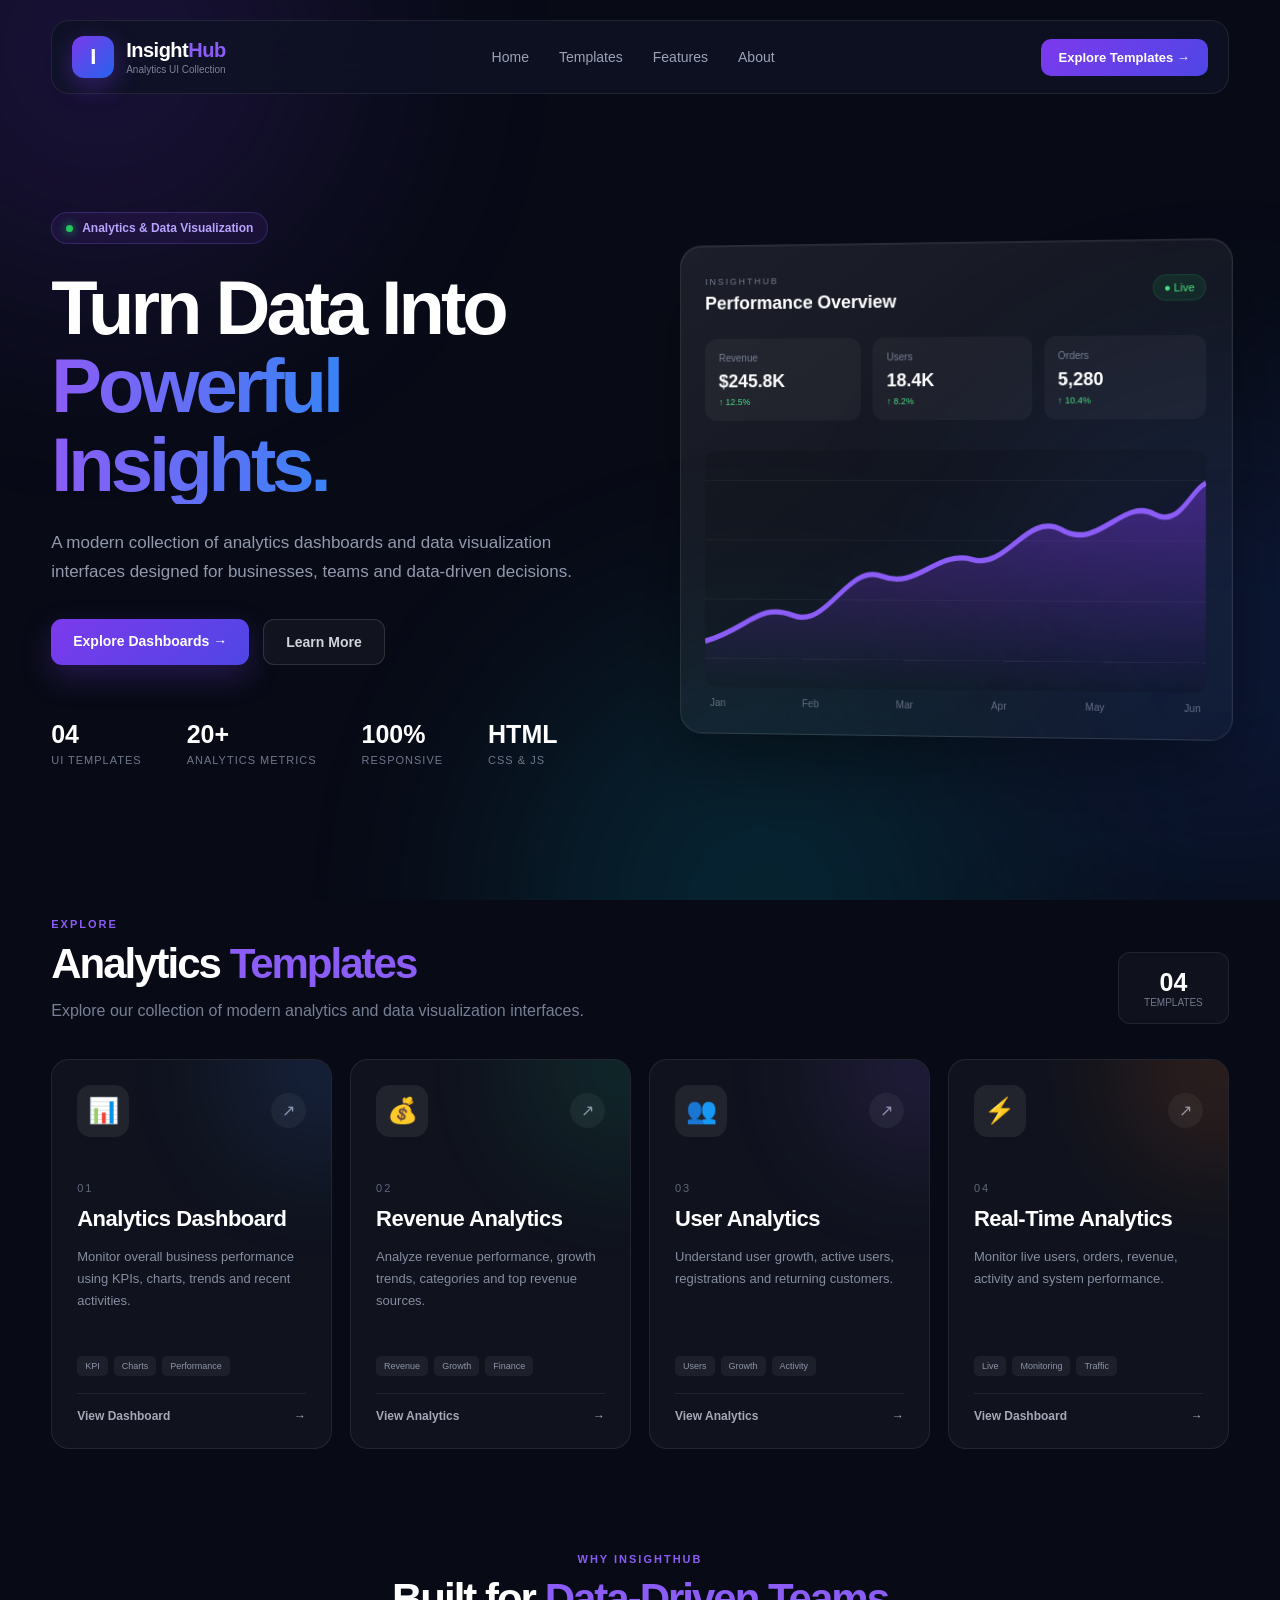
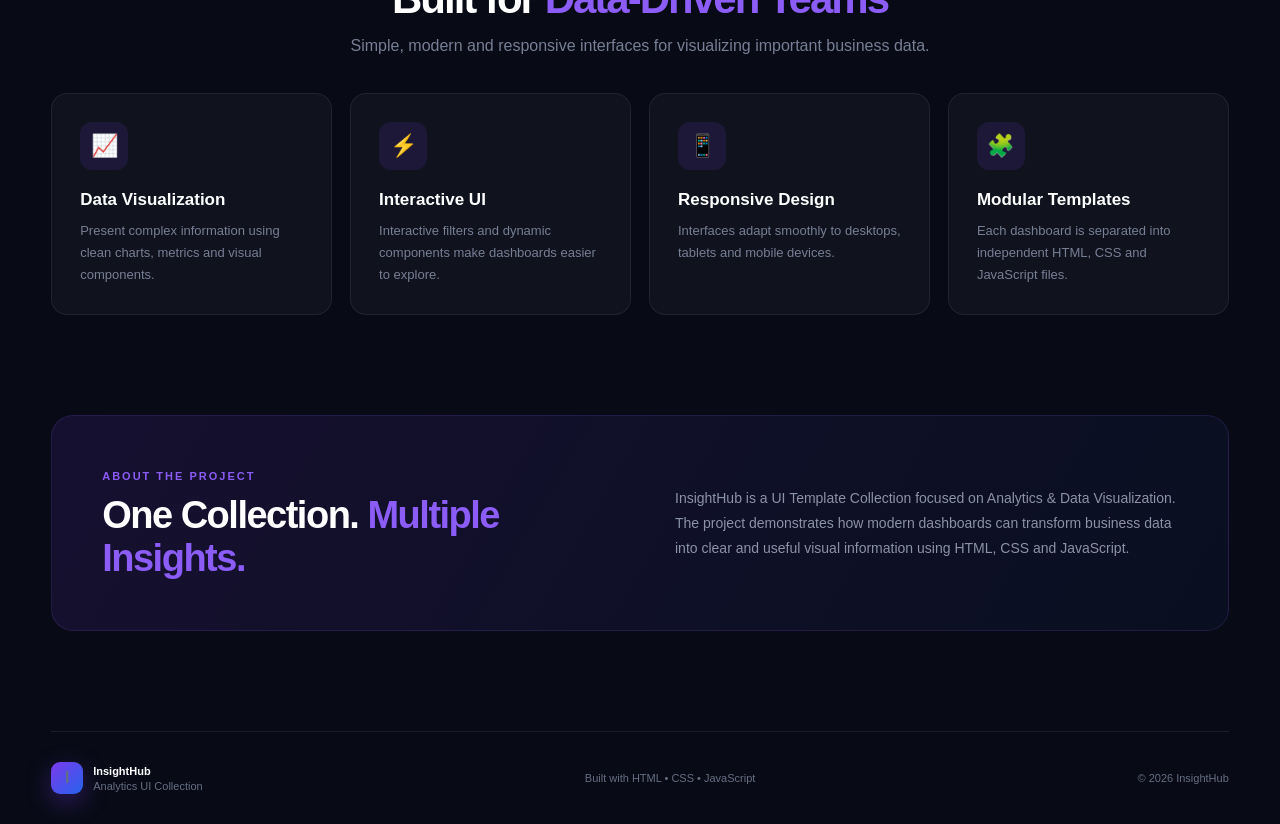
==== index.html @ 3472f7bc "Add analytics-dashboard UI" ====
<!DOCTYPE html>
<html lang="en">

<head>
    <meta charset="UTF-8">
    <meta name="viewport" content="width=device-width, initial-scale=1.0">

    <title>InsightHub | Analytics UI Collection</title>

    <link rel="stylesheet" href="style.css">
</head>

<body>

    <!-- Background Effects -->
    <div class="background">
        <div class="glow glow-1"></div>
        <div class="glow glow-2"></div>
        <div class="glow glow-3"></div>
    </div>


    <!-- NAVBAR -->

    <header class="navbar">

        <div class="logo">
            <div class="logo-icon">I</div>

            <div>
                <h2>Insight<span>Hub</span></h2>
                <p>Analytics UI Collection</p>
            </div>
        </div>


        <nav>
            <a href="#home">Home</a>
            <a href="#templates">Templates</a>
            <a href="#features">Features</a>
            <a href="#about">About</a>
        </nav>


        <a href="#templates" class="nav-button">
            Explore Templates →
        </a>

    </header>



    <!-- HERO SECTION -->

    <main>

        <section class="hero" id="home">

            <div class="hero-content">

                <div class="badge">
                    <span class="live-dot"></span>
                    Analytics & Data Visualization
                </div>


                <h1>
                    Turn Data Into
                    <span>Powerful Insights.</span>
                </h1>


                <p>
                    A modern collection of analytics dashboards and
                    data visualization interfaces designed for
                    businesses, teams and data-driven decisions.
                </p>


                <div class="hero-buttons">

                    <a href="#templates" class="primary-button">
                        Explore Dashboards →
                    </a>

                    <a href="#about" class="secondary-button">
                        Learn More
                    </a>

                </div>


                <!-- Hero Statistics -->

                <div class="hero-stats">

                    <div class="hero-stat">
                        <strong>04</strong>
                        <span>UI Templates</span>
                    </div>

                    <div class="hero-stat">
                        <strong>20+</strong>
                        <span>Analytics Metrics</span>
                    </div>

                    <div class="hero-stat">
                        <strong>100%</strong>
                        <span>Responsive</span>
                    </div>

                    <div class="hero-stat">
                        <strong>HTML</strong>
                        <span>CSS & JS</span>
                    </div>

                </div>

            </div>



            <!-- HERO DASHBOARD PREVIEW -->

            <div class="dashboard-preview">

                <div class="preview-header">

                    <div>
                        <span class="small-label">INSIGHTHUB</span>
                        <h3>Performance Overview</h3>
                    </div>

                    <span class="online">
                        ● Live
                    </span>

                </div>


                <div class="preview-stats">

                    <div>
                        <span>Revenue</span>
                        <strong>$245.8K</strong>
                        <small>↑ 12.5%</small>
                    </div>

                    <div>
                        <span>Users</span>
                        <strong>18.4K</strong>
                        <small>↑ 8.2%</small>
                    </div>

                    <div>
                        <span>Orders</span>
                        <strong>5,280</strong>
                        <small>↑ 10.4%</small>
                    </div>

                </div>


                <!-- Fake Chart -->

                <div class="chart">

                    <div class="chart-lines">
                        <span></span>
                        <span></span>
                        <span></span>
                        <span></span>
                    </div>

                    <svg viewBox="0 0 500 180" preserveAspectRatio="none">

                        <defs>

                            <linearGradient
                                id="areaGradient"
                                x1="0"
                                y1="0"
                                x2="0"
                                y2="1">

                                <stop
                                    offset="0%"
                                    stop-color="#7c3aed"
                                    stop-opacity="0.45" />

                                <stop
                                    offset="100%"
                                    stop-color="#7c3aed"
                                    stop-opacity="0" />

                            </linearGradient>

                        </defs>


                        <path
                            d="M0 145
                               C45 135,55 115,90 125
                               C125 135,145 85,180 95
                               C215 105,235 75,270 82
                               C305 90,325 45,360 60
                               C395 75,420 35,450 48
                               C475 58,485 30,500 25
                               L500 180
                               L0 180 Z"
                            fill="url(#areaGradient)"
                        />


                        <path
                            d="M0 145
                               C45 135,55 115,90 125
                               C125 135,145 85,180 95
                               C215 105,235 75,270 82
                               C305 90,325 45,360 60
                               C395 75,420 35,450 48
                               C475 58,485 30,500 25"
                            fill="none"
                            stroke="#8b5cf6"
                            stroke-width="4"
                        />

                    </svg>

                </div>


                <div class="chart-labels">
                    <span>Jan</span>
                    <span>Feb</span>
                    <span>Mar</span>
                    <span>Apr</span>
                    <span>May</span>
                    <span>Jun</span>
                </div>

            </div>

        </section>



        <!-- TEMPLATE SECTION -->

        <section class="templates-section" id="templates">

            <div class="section-heading">

                <div>
                    <span class="section-label">EXPLORE</span>

                    <h2>
                        Analytics
                        <span>Templates</span>
                    </h2>

                    <p>
                        Explore our collection of modern analytics
                        and data visualization interfaces.
                    </p>
                </div>


                <div class="template-count">
                    <strong>04</strong>
                    <span>Templates</span>
                </div>

            </div>



            <div class="template-grid">


                <!-- MEMBER 1 -->

                <a
                    href="member1-analytics-dashboard/index.html"
                    class="template-card blue">

                    <div class="card-top">

                        <div class="template-icon">
                            📊
                        </div>

                        <span class="arrow">↗</span>

                    </div>


                    <div class="card-number">
                        01
                    </div>


                    <h3>
                        Analytics Dashboard
                    </h3>


                    <p>
                        Monitor overall business performance
                        using KPIs, charts, trends and
                        recent activities.
                    </p>


                    <div class="card-tags">

                        <span>KPI</span>
                        <span>Charts</span>
                        <span>Performance</span>

                    </div>


                    <div class="view-link">
                        View Dashboard
                        <span>→</span>
                    </div>

                </a>



                <!-- MEMBER 2 -->

                <a
                    href="member2-revenue-analytics/index.html"
                    class="template-card green">

                    <div class="card-top">

                        <div class="template-icon">
                            💰
                        </div>

                        <span class="arrow">↗</span>

                    </div>


                    <div class="card-number">
                        02
                    </div>


                    <h3>
                        Revenue Analytics
                    </h3>


                    <p>
                        Analyze revenue performance,
                        growth trends, categories and
                        top revenue sources.
                    </p>


                    <div class="card-tags">

                        <span>Revenue</span>
                        <span>Growth</span>
                        <span>Finance</span>

                    </div>


                    <div class="view-link">
                        View Analytics
                        <span>→</span>
                    </div>

                </a>



                <!-- MEMBER 3 -->

                <a
                    href="member3-user-analytics/index.html"
                    class="template-card purple">

                    <div class="card-top">

                        <div class="template-icon">
                            👥
                        </div>

                        <span class="arrow">↗</span>

                    </div>


                    <div class="card-number">
                        03
                    </div>


                    <h3>
                        User Analytics
                    </h3>


                    <p>
                        Understand user growth, active
                        users, registrations and
                        returning customers.
                    </p>


                    <div class="card-tags">

                        <span>Users</span>
                        <span>Growth</span>
                        <span>Activity</span>

                    </div>


                    <div class="view-link">
                        View Analytics
                        <span>→</span>
                    </div>

                </a>



                <!-- MEMBER 4 -->

                <a
                    href="member4-realtime-analytics/index.html"
                    class="template-card orange">

                    <div class="card-top">

                        <div class="template-icon">
                            ⚡
                        </div>

                        <span class="arrow">↗</span>

                    </div>


                    <div class="card-number">
                        04
                    </div>


                    <h3>
                        Real-Time Analytics
                    </h3>


                    <p>
                        Monitor live users, orders,
                        revenue, activity and
                        system performance.
                    </p>


                    <div class="card-tags">

                        <span>Live</span>
                        <span>Monitoring</span>
                        <span>Traffic</span>

                    </div>


                    <div class="view-link">
                        View Dashboard
                        <span>→</span>
                    </div>

                </a>

            </div>

        </section>



        <!-- FEATURES -->

        <section class="features-section" id="features">

            <div class="section-heading center">

                <span class="section-label">
                    WHY INSIGHTHUB
                </span>

                <h2>
                    Built for
                    <span>Data-Driven Teams</span>
                </h2>

                <p>
                    Simple, modern and responsive interfaces
                    for visualizing important business data.
                </p>

            </div>


            <div class="features-grid">

                <div class="feature">
                    <div class="feature-icon">📈</div>

                    <h3>Data Visualization</h3>

                    <p>
                        Present complex information using
                        clean charts, metrics and visual
                        components.
                    </p>
                </div>


                <div class="feature">
                    <div class="feature-icon">⚡</div>

                    <h3>Interactive UI</h3>

                    <p>
                        Interactive filters and dynamic
                        components make dashboards easier
                        to explore.
                    </p>
                </div>


                <div class="feature">
                    <div class="feature-icon">📱</div>

                    <h3>Responsive Design</h3>

                    <p>
                        Interfaces adapt smoothly to
                        desktops, tablets and mobile devices.
                    </p>
                </div>


                <div class="feature">
                    <div class="feature-icon">🧩</div>

                    <h3>Modular Templates</h3>

                    <p>
                        Each dashboard is separated into
                        independent HTML, CSS and JavaScript
                        files.
                    </p>
                </div>

            </div>

        </section>



        <!-- ABOUT -->

        <section class="about-section" id="about">

            <div class="about-box">

                <div>

                    <span class="section-label">
                        ABOUT THE PROJECT
                    </span>

                    <h2>
                        One Collection.
                        <span>Multiple Insights.</span>
                    </h2>

                </div>


                <p>
                    InsightHub is a UI Template Collection focused
                    on Analytics & Data Visualization. The project
                    demonstrates how modern dashboards can transform
                    business data into clear and useful visual
                    information using HTML, CSS and JavaScript.
                </p>

            </div>

        </section>

    </main>



    <!-- FOOTER -->

    <footer>

        <div class="footer-logo">
            <div class="logo-icon">I</div>

            <div>
                <strong>InsightHub</strong>
                <span>Analytics UI Collection</span>
            </div>
        </div>


        <p>
            Built with HTML • CSS • JavaScript
        </p>


        <p>
            © 2026 InsightHub
        </p>

    </footer>


    <script src="script.js"></script>

</body>
</html>
---- style.css ----
* {
    margin: 0;
    padding: 0;
    box-sizing: border-box;
}

html {
    scroll-behavior: smooth;
}

body {
    font-family: Arial, Helvetica, sans-serif;
    background: #080b16;
    color: #ffffff;
    overflow-x: hidden;
}


/* =========================
   BACKGROUND
========================= */

.background {
    position: fixed;
    inset: 0;
    overflow: hidden;
    pointer-events: none;
    z-index: -1;
}

.glow {
    position: absolute;
    width: 500px;
    height: 500px;
    border-radius: 50%;
    filter: blur(120px);
    opacity: 0.15;
}

.glow-1 {
    background: #7c3aed;
    top: -200px;
    left: -150px;
}

.glow-2 {
    background: #2563eb;
    top: 400px;
    right: -200px;
}

.glow-3 {
    background: #06b6d4;
    bottom: -250px;
    left: 40%;
}


/* =========================
   NAVBAR
========================= */

.navbar {
    width: 92%;
    max-width: 1400px;
    margin: 20px auto 0;

    padding: 15px 20px;

    display: flex;
    align-items: center;
    justify-content: space-between;

    background: rgba(15, 18, 37, 0.78);

    border: 1px solid rgba(255, 255, 255, 0.08);

    border-radius: 18px;

    backdrop-filter: blur(20px);

    position: sticky;
    top: 15px;

    z-index: 100;
}


.logo {
    display: flex;
    align-items: center;
    gap: 12px;
}


.logo-icon {
    width: 42px;
    height: 42px;

    display: flex;
    align-items: center;
    justify-content: center;

    background: linear-gradient(
        135deg,
        #7c3aed,
        #2563eb
    );

    border-radius: 12px;

    font-size: 22px;
    font-weight: bold;

    box-shadow: 0 8px 25px rgba(124, 58, 237, 0.35);
}


.logo h2 {
    font-size: 20px;
    letter-spacing: -0.5px;
}

.logo h2 span {
    color: #8b5cf6;
}

.logo p {
    font-size: 10px;
    color: #7d849b;
    margin-top: 2px;
}


nav {
    display: flex;
    gap: 30px;
}

nav a {
    color: #9ca3b7;
    text-decoration: none;
    font-size: 14px;

    transition: 0.3s;
}

nav a:hover {
    color: #ffffff;
}


.nav-button {
    text-decoration: none;
    color: white;

    background: linear-gradient(
        135deg,
        #7c3aed,
        #4f46e5
    );

    padding: 11px 18px;

    border-radius: 10px;

    font-size: 13px;
    font-weight: bold;

    transition: 0.3s;
}

.nav-button:hover {
    transform: translateY(-2px);
    box-shadow: 0 10px 25px rgba(124, 58, 237, 0.3);
}


/* =========================
   HERO
========================= */

.hero {
    width: 92%;
    max-width: 1400px;

    margin: 70px auto 0;

    min-height: 650px;

    display: grid;

    grid-template-columns: 1fr 1fr;

    align-items: center;

    gap: 70px;
}


.hero-content {
    padding: 30px 0;
}


.badge {
    display: inline-flex;
    align-items: center;

    gap: 9px;

    padding: 8px 14px;

    border-radius: 30px;

    background: rgba(124, 58, 237, 0.1);

    border: 1px solid rgba(139, 92, 246, 0.25);

    color: #b8a4ff;

    font-size: 12px;
    font-weight: bold;

    margin-bottom: 25px;
}


.live-dot {
    width: 7px;
    height: 7px;

    border-radius: 50%;

    background: #22c55e;

    box-shadow: 0 0 10px #22c55e;
}


.hero h1 {
    font-size: clamp(45px, 6vw, 76px);

    line-height: 1.03;

    letter-spacing: -4px;

    max-width: 750px;

    margin-bottom: 25px;
}


.hero h1 span {
    display: block;

    background: linear-gradient(
        90deg,
        #8b5cf6,
        #3b82f6,
        #06b6d4
    );

    -webkit-background-clip: text;
    background-clip: text;

    color: transparent;
}


.hero-content > p {
    color: #9299ad;

    font-size: 17px;

    line-height: 1.7;

    max-width: 610px;

    margin-bottom: 32px;
}


.hero-buttons {
    display: flex;
    gap: 14px;
    flex-wrap: wrap;
}


.primary-button,
.secondary-button {
    text-decoration: none;

    padding: 14px 22px;

    border-radius: 11px;

    font-size: 14px;
    font-weight: bold;

    transition: 0.3s;
}


.primary-button {
    color: white;

    background: linear-gradient(
        135deg,
        #7c3aed,
        #4f46e5
    );

    box-shadow: 0 12px 30px rgba(124, 58, 237, 0.25);
}


.primary-button:hover {
    transform: translateY(-3px);
}


.secondary-button {
    color: #d1d5db;

    border: 1px solid rgba(255,255,255,0.12);

    background: rgba(255,255,255,0.04);
}


.secondary-button:hover {
    background: rgba(255,255,255,0.08);
}


/* =========================
   HERO STATS
========================= */

.hero-stats {
    display: flex;

    gap: 45px;

    margin-top: 55px;

    flex-wrap: wrap;
}


.hero-stat {
    display: flex;
    flex-direction: column;
    gap: 5px;
}


.hero-stat strong {
    font-size: 25px;
}


.hero-stat span {
    color: #70778d;

    font-size: 11px;

    text-transform: uppercase;

    letter-spacing: 1px;
}


/* =========================
   DASHBOARD PREVIEW
========================= */

.dashboard-preview {
    position: relative;

    padding: 25px;

    border-radius: 22px;

    background:
        linear-gradient(
            145deg,
            rgba(255,255,255,0.08),
            rgba(255,255,255,0.025)
        );

    border: 1px solid rgba(255,255,255,0.1);

    box-shadow:
        0 30px 80px rgba(0,0,0,0.35),
        inset 0 1px 0 rgba(255,255,255,0.06);

    transform: perspective(1200px) rotateY(-4deg);

    transition: 0.5s;
}


.dashboard-preview:hover {
    transform: perspective(1200px) rotateY(0deg) translateY(-5px);
}


.preview-header {
    display: flex;
    justify-content: space-between;
    align-items: center;

    margin-bottom: 25px;
}


.small-label {
    color: #71788d;

    font-size: 9px;

    letter-spacing: 2px;
}


.preview-header h3 {
    font-size: 18px;

    margin-top: 5px;
}


.online {
    color: #4ade80;

    font-size: 11px;

    background: rgba(34,197,94,0.1);

    border: 1px solid rgba(34,197,94,0.15);

    padding: 6px 10px;

    border-radius: 20px;
}


.preview-stats {
    display: grid;

    grid-template-columns: repeat(3,1fr);

    gap: 12px;

    margin-bottom: 30px;
}


.preview-stats > div {
    padding: 14px;

    background: rgba(255,255,255,0.04);

    border-radius: 12px;
}


.preview-stats span {
    display: block;

    color: #777f95;

    font-size: 10px;

    margin-bottom: 8px;
}


.preview-stats strong {
    display: block;

    font-size: 18px;
}


.preview-stats small {
    color: #4ade80;

    font-size: 9px;

    display: block;

    margin-top: 5px;
}


/* =========================
   CHART
========================= */

.chart {
    height: 240px;

    position: relative;

    background: rgba(0,0,0,0.12);

    border-radius: 12px;

    overflow: hidden;
}


.chart-lines {
    position: absolute;

    inset: 0;

    display: flex;

    flex-direction: column;

    justify-content: space-around;
}


.chart-lines span {
    height: 1px;

    width: 100%;

    background: rgba(255,255,255,0.05);
}


.chart svg {
    width: 100%;
    height: 100%;

    position: relative;

    z-index: 2;
}


.chart-labels {
    display: flex;

    justify-content: space-between;

    padding: 10px 5px 0;

    color: #646c82;

    font-size: 10px;
}


/* =========================
   TEMPLATE SECTION
========================= */

.templates-section,
.features-section,
.about-section {
    width: 92%;
    max-width: 1400px;

    margin: 100px auto;
}


.section-heading {
    display: flex;

    justify-content: space-between;

    align-items: flex-end;

    margin-bottom: 35px;
}


.section-label {
    color: #8b5cf6;

    font-size: 11px;

    font-weight: bold;

    letter-spacing: 2px;
}


.section-heading h2 {
    font-size: 42px;

    letter-spacing: -2px;

    margin-top: 8px;
}


.section-heading h2 span,
.about-box h2 span {
    color: #8b5cf6;
}


.section-heading p {
    color: #777f95;

    margin-top: 10px;

    max-width: 600px;

    line-height: 1.6;
}


.template-count {
    display: flex;

    flex-direction: column;

    align-items: center;

    padding: 15px 25px;

    border: 1px solid rgba(255,255,255,0.08);

    background: rgba(255,255,255,0.03);

    border-radius: 12px;
}


.template-count strong {
    font-size: 25px;
}


.template-count span {
    color: #71788d;

    font-size: 10px;

    text-transform: uppercase;
}


/* =========================
   TEMPLATE CARDS
========================= */

.template-grid {
    display: grid;

    grid-template-columns: repeat(4, 1fr);

    gap: 18px;
}


.template-card {
    min-height: 390px;

    padding: 25px;

    border-radius: 18px;

    text-decoration: none;

    color: white;

    position: relative;

    overflow: hidden;

    background: rgba(255,255,255,0.035);

    border: 1px solid rgba(255,255,255,0.08);

    transition: 0.4s;
}


.template-card::before {
    content: "";

    position: absolute;

    width: 180px;
    height: 180px;

    border-radius: 50%;

    filter: blur(60px);

    opacity: 0.15;

    right: -80px;
    top: -80px;
}


.template-card:hover {
    transform: translateY(-10px);

    border-color: rgba(255,255,255,0.2);

    background: rgba(255,255,255,0.06);

    box-shadow: 0 25px 50px rgba(0,0,0,0.3);
}


.blue::before {
    background: #3b82f6;
}

.green::before {
    background: #10b981;
}

.purple::before {
    background: #8b5cf6;
}

.orange::before {
    background: #f97316;
}


.card-top {
    display: flex;

    justify-content: space-between;

    align-items: center;

    margin-bottom: 45px;
}


.template-icon {
    width: 52px;
    height: 52px;

    display: flex;

    align-items: center;
    justify-content: center;

    border-radius: 14px;

    font-size: 25px;

    background: rgba(255,255,255,0.07);
}


.arrow {
    width: 35px;
    height: 35px;

    display: flex;

    align-items: center;
    justify-content: center;

    border-radius: 50%;

    background: rgba(255,255,255,0.05);

    color: #9299ad;

    transition: 0.3s;
}


.template-card:hover .arrow {
    background: #ffffff;
    color: #111827;

    transform: rotate(45deg);
}


.card-number {
    color: #5e667b;

    font-size: 11px;

    letter-spacing: 2px;

    margin-bottom: 12px;
}


.template-card h3 {
    font-size: 22px;

    margin-bottom: 14px;

    letter-spacing: -0.5px;
}


.template-card p {
    color: #858da1;

    font-size: 13px;

    line-height: 1.7;

    min-height: 90px;
}


.card-tags {
    display: flex;

    flex-wrap: wrap;

    gap: 6px;

    margin: 20px 0;
}


.card-tags span {
    padding: 5px 8px;

    border-radius: 5px;

    background: rgba(255,255,255,0.05);

    color: #8d95aa;

    font-size: 9px;
}


.view-link {
    position: absolute;

    left: 25px;
    right: 25px;
    bottom: 25px;

    display: flex;

    justify-content: space-between;

    color: #a5a9b8;

    font-size: 12px;

    font-weight: bold;

    padding-top: 15px;

    border-top: 1px solid rgba(255,255,255,0.07);
}


.view-link span {
    transition: 0.3s;
}


.template-card:hover .view-link span {
    transform: translateX(6px);
}


/* =========================
   FEATURES
========================= */

.center {
    text-align: center;

    display: block;
}


.center p {
    margin-left: auto;
    margin-right: auto;
}


.features-grid {
    display: grid;

    grid-template-columns: repeat(4,1fr);

    gap: 18px;
}


.feature {
    padding: 28px;

    border-radius: 16px;

    background: rgba(255,255,255,0.035);

    border: 1px solid rgba(255,255,255,0.07);

    transition: 0.3s;
}


.feature:hover {
    transform: translateY(-5px);

    background: rgba(255,255,255,0.055);
}


.feature-icon {
    width: 48px;
    height: 48px;

    display: flex;

    align-items: center;
    justify-content: center;

    background: rgba(124,58,237,0.12);

    border-radius: 12px;

    font-size: 22px;

    margin-bottom: 20px;
}


.feature h3 {
    font-size: 17px;

    margin-bottom: 10px;
}


.feature p {
    color: #777f95;

    font-size: 13px;

    line-height: 1.7;
}


/* =========================
   ABOUT
========================= */

.about-box {
    padding: 50px;

    border-radius: 22px;

    display: grid;

    grid-template-columns: 1fr 1fr;

    gap: 70px;

    align-items: center;

    background:
        linear-gradient(
            120deg,
            rgba(124,58,237,0.12),
            rgba(37,99,235,0.05)
        );

    border: 1px solid rgba(139,92,246,0.15);
}


.about-box h2 {
    font-size: 38px;

    letter-spacing: -1.5px;

    margin-top: 10px;
}


.about-box > p {
    color: #8b93a8;

    line-height: 1.8;

    font-size: 14px;
}


/* =========================
   FOOTER
========================= */

footer {
    width: 92%;
    max-width: 1400px;

    margin: 100px auto 0;

    padding: 30px 0;

    border-top: 1px solid rgba(255,255,255,0.08);

    display: flex;

    align-items: center;

    justify-content: space-between;

    color: #666e83;

    font-size: 11px;
}


.footer-logo {
    display: flex;

    align-items: center;

    gap: 10px;
}


.footer-logo .logo-icon {
    width: 32px;
    height: 32px;

    font-size: 16px;

    border-radius: 9px;
}


.footer-logo strong {
    color: white;

    display: block;
}


.footer-logo span {
    display: block;

    margin-top: 3px;
}


/* =========================
   RESPONSIVE
========================= */

@media (max-width: 1100px) {

    .template-grid {
        grid-template-columns: repeat(2,1fr);
    }

    .features-grid {
        grid-template-columns: repeat(2,1fr);
    }

    .hero {
        gap: 40px;
    }

}


@media (max-width: 850px) {

    nav {
        display: none;
    }

    .hero {
        grid-template-columns: 1fr;

        margin-top: 50px;
    }

    .dashboard-preview {
        transform: none;
    }

    .hero h1 {
        letter-spacing: -2px;
    }

    .about-box {
        grid-template-columns: 1fr;

        gap: 30px;
    }

}


@media (max-width: 600px) {

    .navbar {
        width: 94%;
    }

    .nav-button {
        display: none;
    }

    .hero,
    .templates-section,
    .features-section,
    .about-section {
        width: 90%;
    }

    .hero h1 {
        font-size: 45px;
    }

    .hero-stats {
        gap: 25px;
    }

    .preview-stats {
        grid-template-columns: 1fr;
    }

    .template-grid {
        grid-template-columns: 1fr;
    }

    .features-grid {
        grid-template-columns: 1fr;
    }

    .section-heading {
        align-items: flex-start;

        gap: 20px;

        flex-direction: column;
    }

    .section-heading h2 {
        font-size: 32px;
    }

    .about-box {
        padding: 30px;
    }

    .about-box h2 {
        font-size: 30px;
    }

    footer {
        flex-direction: column;

        gap: 20px;

        text-align: center;
    }

}
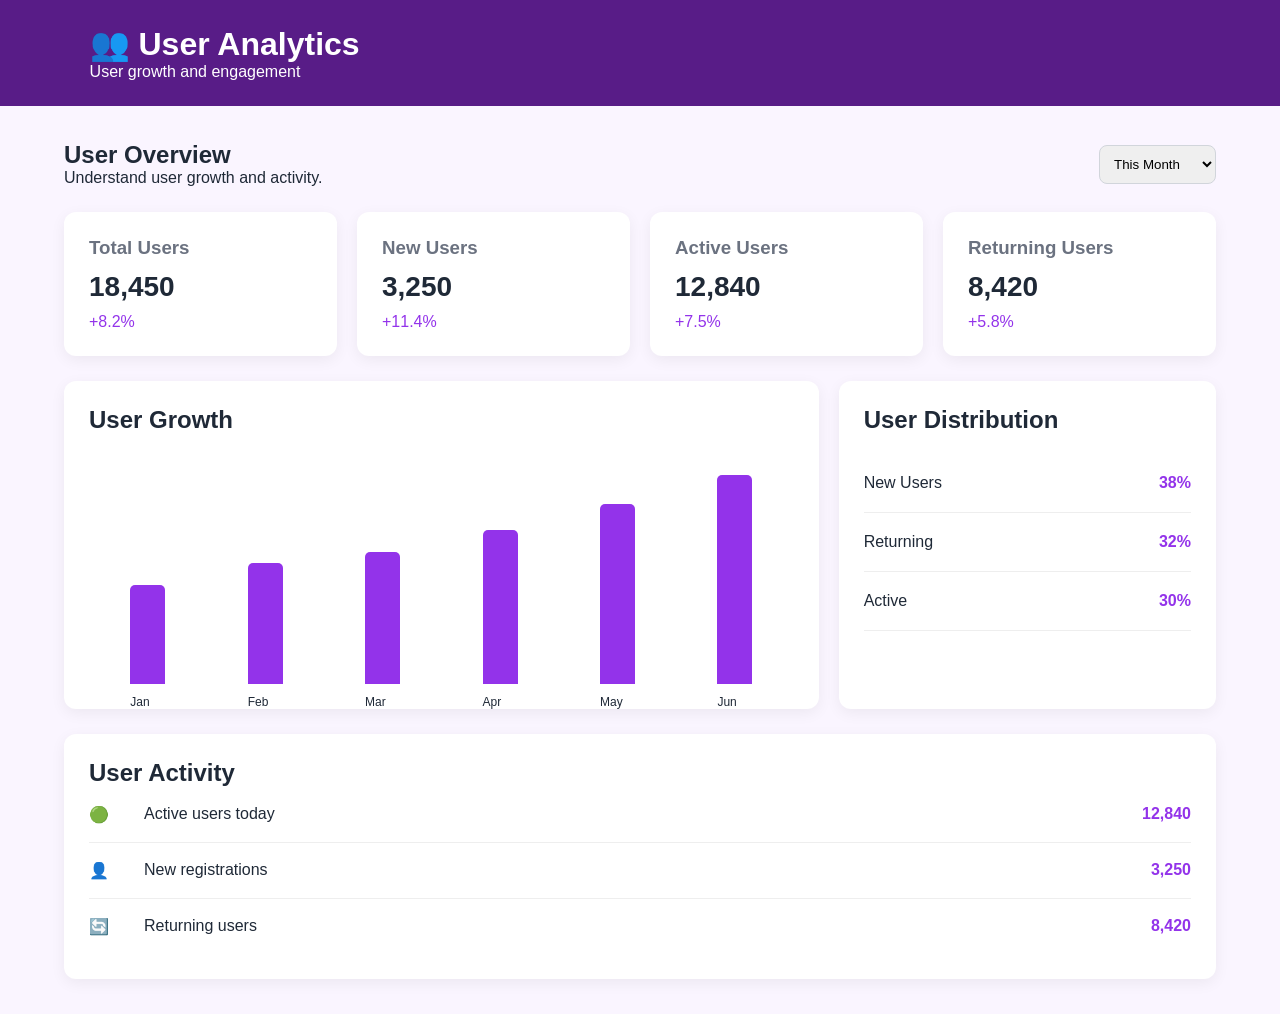
==== commit 0a29ca66: "Update project files" ====
--- a/index.html
+++ b/index.html
@@ -4,636 +4,113 @@
 <head>
     <meta charset="UTF-8">
     <meta name="viewport" content="width=device-width, initial-scale=1.0">
-
-    <title>InsightHub | Analytics UI Collection</title>
-
-    <link rel="stylesheet" href="style.css">
+    <title>User Analytics | InsightHub</title>
+    <link rel="stylesheet" href="member3-user-analytics/style.css">
 </head>
 
 <body>
 
-    <!-- Background Effects -->
-    <div class="background">
-        <div class="glow glow-1"></div>
-        <div class="glow glow-2"></div>
-        <div class="glow glow-3"></div>
+<header>
+    <div>
+        <h1>👥 User Analytics</h1>
+        <p>User growth and engagement</p>
+    </div>
+</header>
+
+<main class="container">
+    <div class="top">
+        <div>
+            <h2>User Overview</h2>
+            <p>Understand user growth and activity.</p>
+        </div>
+
+        <select id="userFilter">
+            <option value="month">This Month</option>
+            <option value="quarter">This Quarter</option>
+            <option value="year">This Year</option>
+        </select>
     </div>
 
+    <section class="kpi-grid">
+        <div class="card">
+            <h3>Total Users</h3>
+            <div class="value" id="totalUsers">18,450</div>
+            <span class="positive">+8.2%</span>
+        </div>
 
-    <!-- NAVBAR -->
+        <div class="card">
+            <h3>New Users</h3>
+            <div class="value" id="newUsers">3,250</div>
+            <span class="positive">+11.4%</span>
+        </div>
 
-    <header class="navbar">
+        <div class="card">
+            <h3>Active Users</h3>
+            <div class="value" id="activeUsers">12,840</div>
+            <span class="positive">+7.5%</span>
+        </div>
 
-        <div class="logo">
-            <div class="logo-icon">I</div>
+        <div class="card">
+            <h3>Returning Users</h3>
+            <div class="value" id="returningUsers">8,420</div>
+            <span class="positive">+5.8%</span>
+        </div>
+    </section>
 
-            <div>
-                <h2>Insight<span>Hub</span></h2>
-                <p>Analytics UI Collection</p>
+    <section class="charts">
+        <div class="panel">
+            <h2>User Growth</h2>
+            <div class="bar-chart">
+                <div class="bar" style="height:45%"><span>Jan</span></div>
+                <div class="bar" style="height:55%"><span>Feb</span></div>
+                <div class="bar" style="height:60%"><span>Mar</span></div>
+                <div class="bar" style="height:70%"><span>Apr</span></div>
+                <div class="bar" style="height:82%"><span>May</span></div>
+                <div class="bar" style="height:95%"><span>Jun</span></div>
             </div>
         </div>
 
-
-        <nav>
-            <a href="#home">Home</a>
-            <a href="#templates">Templates</a>
-            <a href="#features">Features</a>
-            <a href="#about">About</a>
-        </nav>
-
-
-        <a href="#templates" class="nav-button">
-            Explore Templates →
-        </a>
-
-    </header>
-
-
-
-    <!-- HERO SECTION -->
-
-    <main>
-
-        <section class="hero" id="home">
-
-            <div class="hero-content">
-
-                <div class="badge">
-                    <span class="live-dot"></span>
-                    Analytics & Data Visualization
+        <div class="panel">
+            <h2>User Distribution</h2>
+            <div class="distribution">
+                <div>
+                    <span>New Users</span>
+                    <strong>38%</strong>
                 </div>
-
-
-                <h1>
-                    Turn Data Into
-                    <span>Powerful Insights.</span>
-                </h1>
-
-
-                <p>
-                    A modern collection of analytics dashboards and
-                    data visualization interfaces designed for
-                    businesses, teams and data-driven decisions.
-                </p>
-
-
-                <div class="hero-buttons">
-
-                    <a href="#templates" class="primary-button">
-                        Explore Dashboards →
-                    </a>
-
-                    <a href="#about" class="secondary-button">
-                        Learn More
-                    </a>
-
+                <div>
+                    <span>Returning</span>
+                    <strong>32%</strong>
                 </div>
-
-
-                <!-- Hero Statistics -->
-
-                <div class="hero-stats">
-
-                    <div class="hero-stat">
-                        <strong>04</strong>
-                        <span>UI Templates</span>
-                    </div>
-
-                    <div class="hero-stat">
-                        <strong>20+</strong>
-                        <span>Analytics Metrics</span>
-                    </div>
-
-                    <div class="hero-stat">
-                        <strong>100%</strong>
-                        <span>Responsive</span>
-                    </div>
-
-                    <div class="hero-stat">
-                        <strong>HTML</strong>
-                        <span>CSS & JS</span>
-                    </div>
-
+                <div>
+                    <span>Active</span>
+                    <strong>30%</strong>
                 </div>
-
-            </div>
-
-
-
-            <!-- HERO DASHBOARD PREVIEW -->
-
-            <div class="dashboard-preview">
-
-                <div class="preview-header">
-
-                    <div>
-                        <span class="small-label">INSIGHTHUB</span>
-                        <h3>Performance Overview</h3>
-                    </div>
-
-                    <span class="online">
-                        ● Live
-                    </span>
-
-                </div>
-
-
-                <div class="preview-stats">
-
-                    <div>
-                        <span>Revenue</span>
-                        <strong>$245.8K</strong>
-                        <small>↑ 12.5%</small>
-                    </div>
-
-                    <div>
-                        <span>Users</span>
-                        <strong>18.4K</strong>
-                        <small>↑ 8.2%</small>
-                    </div>
-
-                    <div>
-                        <span>Orders</span>
-                        <strong>5,280</strong>
-                        <small>↑ 10.4%</small>
-                    </div>
-
-                </div>
-
-
-                <!-- Fake Chart -->
-
-                <div class="chart">
-
-                    <div class="chart-lines">
-                        <span></span>
-                        <span></span>
-                        <span></span>
-                        <span></span>
-                    </div>
-
-                    <svg viewBox="0 0 500 180" preserveAspectRatio="none">
-
-                        <defs>
-
-                            <linearGradient
-                                id="areaGradient"
-                                x1="0"
-                                y1="0"
-                                x2="0"
-                                y2="1">
-
-                                <stop
-                                    offset="0%"
-                                    stop-color="#7c3aed"
-                                    stop-opacity="0.45" />
-
-                                <stop
-                                    offset="100%"
-                                    stop-color="#7c3aed"
-                                    stop-opacity="0" />
-
-                            </linearGradient>
-
-                        </defs>
-
-
-                        <path
-                            d="M0 145
-                               C45 135,55 115,90 125
-                               C125 135,145 85,180 95
-                               C215 105,235 75,270 82
-                               C305 90,325 45,360 60
-                               C395 75,420 35,450 48
-                               C475 58,485 30,500 25
-                               L500 180
-                               L0 180 Z"
-                            fill="url(#areaGradient)"
-                        />
-
-
-                        <path
-                            d="M0 145
-                               C45 135,55 115,90 125
-                               C125 135,145 85,180 95
-                               C215 105,235 75,270 82
-                               C305 90,325 45,360 60
-                               C395 75,420 35,450 48
-                               C475 58,485 30,500 25"
-                            fill="none"
-                            stroke="#8b5cf6"
-                            stroke-width="4"
-                        />
-
-                    </svg>
-
-                </div>
-
-
-                <div class="chart-labels">
-                    <span>Jan</span>
-                    <span>Feb</span>
-                    <span>Mar</span>
-                    <span>Apr</span>
-                    <span>May</span>
-                    <span>Jun</span>
-                </div>
-
-            </div>
-
-        </section>
-
-
-
-        <!-- TEMPLATE SECTION -->
-
-        <section class="templates-section" id="templates">
-
-            <div class="section-heading">
-
-                <div>
-                    <span class="section-label">EXPLORE</span>
-
-                    <h2>
-                        Analytics
-                        <span>Templates</span>
-                    </h2>
-
-                    <p>
-                        Explore our collection of modern analytics
-                        and data visualization interfaces.
-                    </p>
-                </div>
-
-
-                <div class="template-count">
-                    <strong>04</strong>
-                    <span>Templates</span>
-                </div>
-
-            </div>
-
-
-
-            <div class="template-grid">
-
-
-                <!-- MEMBER 1 -->
-
-                <a
-                    href="member1-analytics-dashboard/index.html"
-                    class="template-card blue">
-
-                    <div class="card-top">
-
-                        <div class="template-icon">
-                            📊
-                        </div>
-
-                        <span class="arrow">↗</span>
-
-                    </div>
-
-
-                    <div class="card-number">
-                        01
-                    </div>
-
-
-                    <h3>
-                        Analytics Dashboard
-                    </h3>
-
-
-                    <p>
-                        Monitor overall business performance
-                        using KPIs, charts, trends and
-                        recent activities.
-                    </p>
-
-
-                    <div class="card-tags">
-
-                        <span>KPI</span>
-                        <span>Charts</span>
-                        <span>Performance</span>
-
-                    </div>
-
-
-                    <div class="view-link">
-                        View Dashboard
-                        <span>→</span>
-                    </div>
-
-                </a>
-
-
-
-                <!-- MEMBER 2 -->
-
-                <a
-                    href="member2-revenue-analytics/index.html"
-                    class="template-card green">
-
-                    <div class="card-top">
-
-                        <div class="template-icon">
-                            💰
-                        </div>
-
-                        <span class="arrow">↗</span>
-
-                    </div>
-
-
-                    <div class="card-number">
-                        02
-                    </div>
-
-
-                    <h3>
-                        Revenue Analytics
-                    </h3>
-
-
-                    <p>
-                        Analyze revenue performance,
-                        growth trends, categories and
-                        top revenue sources.
-                    </p>
-
-
-                    <div class="card-tags">
-
-                        <span>Revenue</span>
-                        <span>Growth</span>
-                        <span>Finance</span>
-
-                    </div>
-
-
-                    <div class="view-link">
-                        View Analytics
-                        <span>→</span>
-                    </div>
-
-                </a>
-
-
-
-                <!-- MEMBER 3 -->
-
-                <a
-                    href="member3-user-analytics/index.html"
-                    class="template-card purple">
-
-                    <div class="card-top">
-
-                        <div class="template-icon">
-                            👥
-                        </div>
-
-                        <span class="arrow">↗</span>
-
-                    </div>
-
-
-                    <div class="card-number">
-                        03
-                    </div>
-
-
-                    <h3>
-                        User Analytics
-                    </h3>
-
-
-                    <p>
-                        Understand user growth, active
-                        users, registrations and
-                        returning customers.
-                    </p>
-
-
-                    <div class="card-tags">
-
-                        <span>Users</span>
-                        <span>Growth</span>
-                        <span>Activity</span>
-
-                    </div>
-
-
-                    <div class="view-link">
-                        View Analytics
-                        <span>→</span>
-                    </div>
-
-                </a>
-
-
-
-                <!-- MEMBER 4 -->
-
-                <a
-                    href="member4-realtime-analytics/index.html"
-                    class="template-card orange">
-
-                    <div class="card-top">
-
-                        <div class="template-icon">
-                            ⚡
-                        </div>
-
-                        <span class="arrow">↗</span>
-
-                    </div>
-
-
-                    <div class="card-number">
-                        04
-                    </div>
-
-
-                    <h3>
-                        Real-Time Analytics
-                    </h3>
-
-
-                    <p>
-                        Monitor live users, orders,
-                        revenue, activity and
-                        system performance.
-                    </p>
-
-
-                    <div class="card-tags">
-
-                        <span>Live</span>
-                        <span>Monitoring</span>
-                        <span>Traffic</span>
-
-                    </div>
-
-
-                    <div class="view-link">
-                        View Dashboard
-                        <span>→</span>
-                    </div>
-
-                </a>
-
-            </div>
-
-        </section>
-
-
-
-        <!-- FEATURES -->
-
-        <section class="features-section" id="features">
-
-            <div class="section-heading center">
-
-                <span class="section-label">
-                    WHY INSIGHTHUB
-                </span>
-
-                <h2>
-                    Built for
-                    <span>Data-Driven Teams</span>
-                </h2>
-
-                <p>
-                    Simple, modern and responsive interfaces
-                    for visualizing important business data.
-                </p>
-
-            </div>
-
-
-            <div class="features-grid">
-
-                <div class="feature">
-                    <div class="feature-icon">📈</div>
-
-                    <h3>Data Visualization</h3>
-
-                    <p>
-                        Present complex information using
-                        clean charts, metrics and visual
-                        components.
-                    </p>
-                </div>
-
-
-                <div class="feature">
-                    <div class="feature-icon">⚡</div>
-
-                    <h3>Interactive UI</h3>
-
-                    <p>
-                        Interactive filters and dynamic
-                        components make dashboards easier
-                        to explore.
-                    </p>
-                </div>
-
-
-                <div class="feature">
-                    <div class="feature-icon">📱</div>
-
-                    <h3>Responsive Design</h3>
-
-                    <p>
-                        Interfaces adapt smoothly to
-                        desktops, tablets and mobile devices.
-                    </p>
-                </div>
-
-
-                <div class="feature">
-                    <div class="feature-icon">🧩</div>
-
-                    <h3>Modular Templates</h3>
-
-                    <p>
-                        Each dashboard is separated into
-                        independent HTML, CSS and JavaScript
-                        files.
-                    </p>
-                </div>
-
-            </div>
-
-        </section>
-
-
-
-        <!-- ABOUT -->
-
-        <section class="about-section" id="about">
-
-            <div class="about-box">
-
-                <div>
-
-                    <span class="section-label">
-                        ABOUT THE PROJECT
-                    </span>
-
-                    <h2>
-                        One Collection.
-                        <span>Multiple Insights.</span>
-                    </h2>
-
-                </div>
-
-
-                <p>
-                    InsightHub is a UI Template Collection focused
-                    on Analytics & Data Visualization. The project
-                    demonstrates how modern dashboards can transform
-                    business data into clear and useful visual
-                    information using HTML, CSS and JavaScript.
-                </p>
-
-            </div>
-
-        </section>
-
-    </main>
-
-
-
-    <!-- FOOTER -->
-
-    <footer>
-
-        <div class="footer-logo">
-            <div class="logo-icon">I</div>
-
-            <div>
-                <strong>InsightHub</strong>
-                <span>Analytics UI Collection</span>
             </div>
         </div>
+    </section>
 
+    <section class="panel">
+        <h2>User Activity</h2>
+        <div class="activity">
+            <span>🟢</span>
+            <p>Active users today</p>
+            <strong>12,840</strong>
+        </div>
 
-        <p>
-            Built with HTML • CSS • JavaScript
-        </p>
+        <div class="activity">
+            <span>👤</span>
+            <p>New registrations</p>
+            <strong>3,250</strong>
+        </div>
 
+        <div class="activity">
+            <span>🔄</span>
+            <p>Returning users</p>
+            <strong>8,420</strong>
+        </div>
+    </section>
+</main>
 
-        <p>
-            © 2026 InsightHub
-        </p>
-
-    </footer>
-
-
-    <script src="script.js"></script>
-
+<script src="member3-user-analytics/script.js"></script>
 </body>
-</html>+</html>
--- a/member3-user-analytics/style.css
+++ b/member3-user-analytics/style.css
@@ -0,0 +1,168 @@
+* {
+    margin: 0;
+    padding: 0;
+    box-sizing: border-box;
+}
+
+body {
+    font-family: Arial, sans-serif;
+    background: #faf5ff;
+    color: #1f2937;
+}
+
+header {
+    background: #581c87;
+    color: white;
+    padding: 25px 7%;
+    display: flex;
+    justify-content: space-between;
+    align-items: center;
+}
+
+header a {
+    color: white;
+    text-decoration: none;
+    background: #9333ea;
+    padding: 10px 15px;
+    border-radius: 8px;
+}
+
+.container {
+    width: 90%;
+    max-width: 1200px;
+    margin: auto;
+    padding: 35px 0;
+}
+
+.top {
+    display: flex;
+    justify-content: space-between;
+    align-items: center;
+    margin-bottom: 25px;
+}
+
+.top select {
+    padding: 10px;
+    border: 1px solid #d1d5db;
+    border-radius: 8px;
+}
+
+.kpi-grid {
+    display: grid;
+    grid-template-columns: repeat(4, 1fr);
+    gap: 20px;
+}
+
+.card,
+.panel {
+    background: white;
+    border-radius: 12px;
+    padding: 25px;
+    box-shadow: 0 4px 15px rgba(0,0,0,0.06);
+}
+
+.card h3 {
+    color: #6b7280;
+    margin-bottom: 12px;
+}
+
+.value {
+    font-size: 28px;
+    font-weight: bold;
+    margin-bottom: 10px;
+}
+
+.positive {
+    color: #9333ea;
+}
+
+.charts {
+    display: grid;
+    grid-template-columns: 2fr 1fr;
+    gap: 20px;
+    margin: 25px 0;
+}
+
+.bar-chart {
+    height: 250px;
+    display: flex;
+    align-items: end;
+    justify-content: space-around;
+    padding-top: 30px;
+}
+
+.bar {
+    width: 35px;
+    background: #9333ea;
+    border-radius: 5px 5px 0 0;
+    position: relative;
+}
+
+.bar span {
+    position: absolute;
+    bottom: -25px;
+    font-size: 12px;
+}
+
+.distribution {
+    margin-top: 20px;
+}
+
+.distribution div {
+    display: flex;
+    justify-content: space-between;
+    padding: 20px 0;
+    border-bottom: 1px solid #eee;
+}
+
+.distribution strong {
+    color: #9333ea;
+}
+
+.activity {
+    display: grid;
+    grid-template-columns: 40px 1fr auto;
+    gap: 15px;
+    padding: 18px 0;
+    border-bottom: 1px solid #eee;
+}
+
+.activity:last-child {
+    border-bottom: none;
+}
+
+.activity strong {
+    color: #9333ea;
+}
+
+@media (max-width: 900px) {
+
+    .kpi-grid {
+        grid-template-columns: repeat(2, 1fr);
+    }
+
+    .charts {
+        grid-template-columns: 1fr;
+    }
+
+}
+
+@media (max-width: 600px) {
+
+    .kpi-grid {
+        grid-template-columns: 1fr;
+    }
+
+    .top {
+        flex-direction: column;
+        align-items: flex-start;
+        gap: 15px;
+    }
+
+    header {
+        flex-direction: column;
+        gap: 15px;
+        text-align: center;
+    }
+
+}
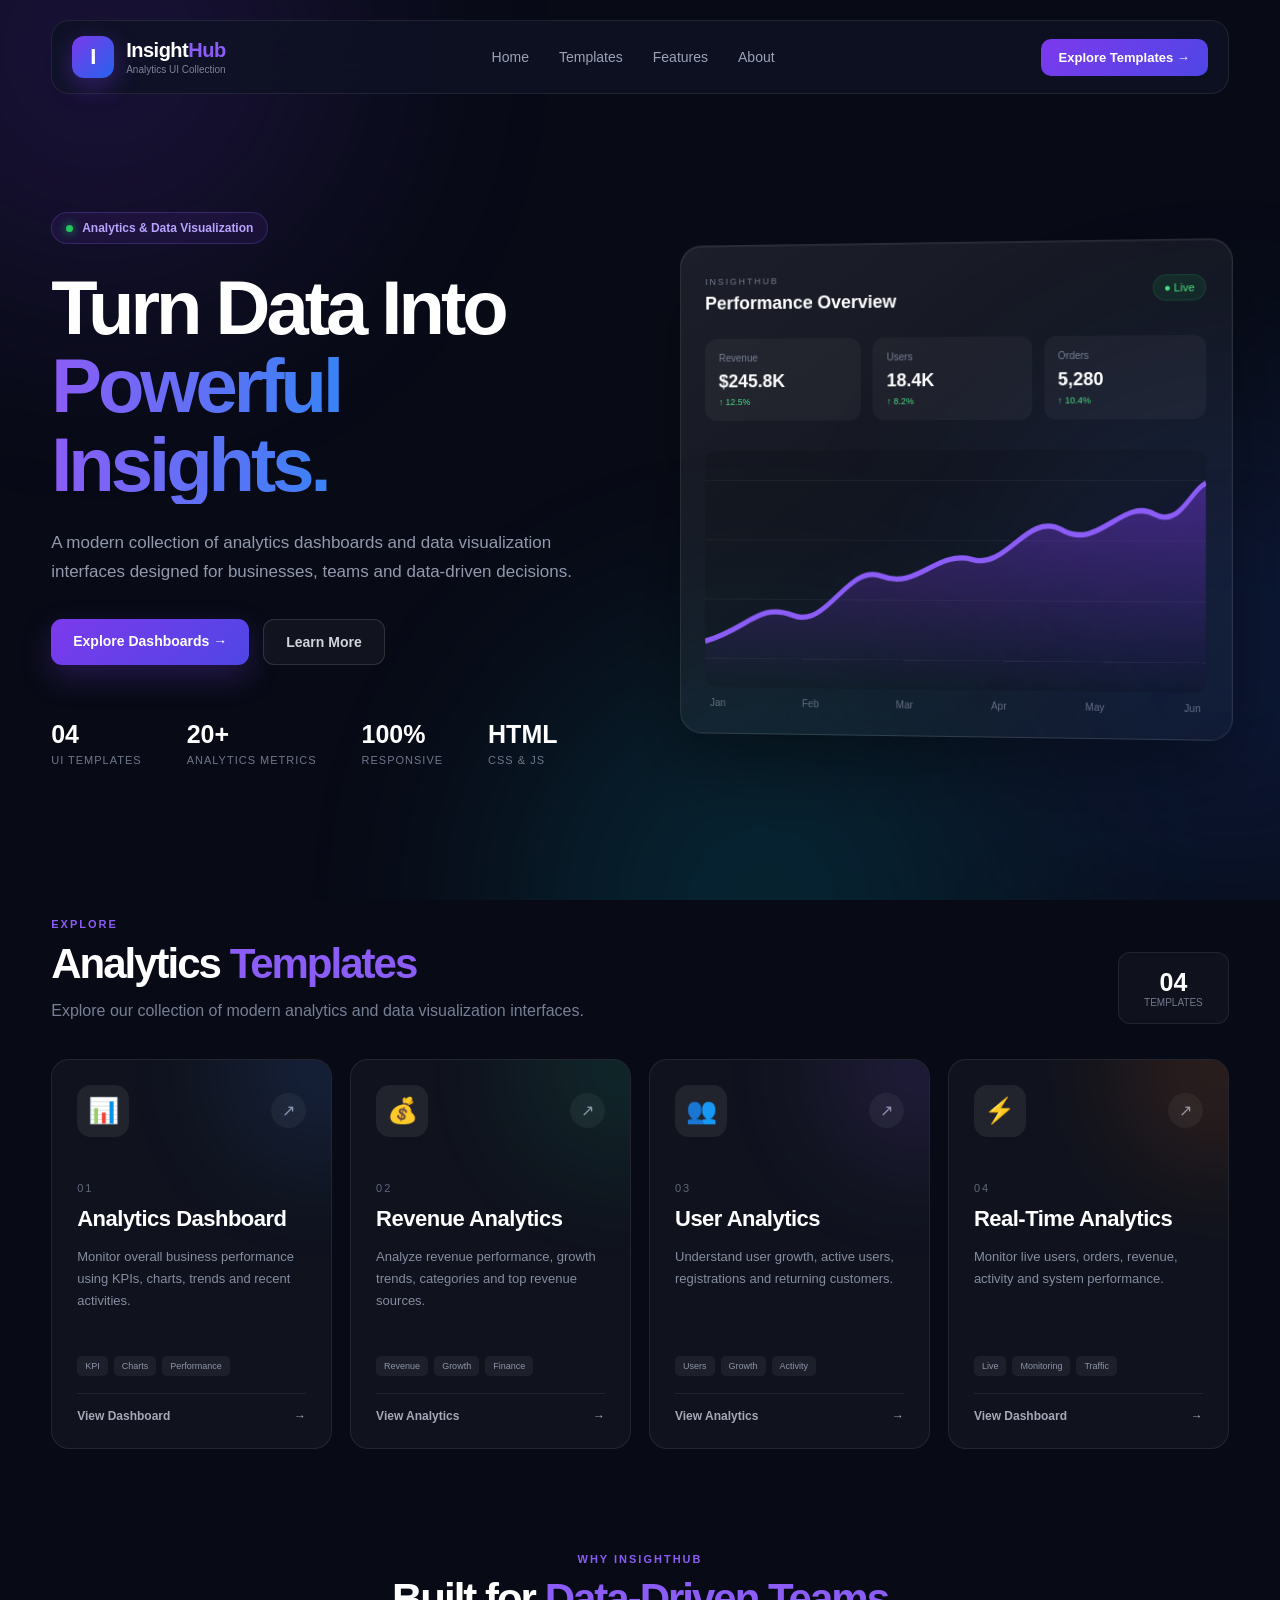
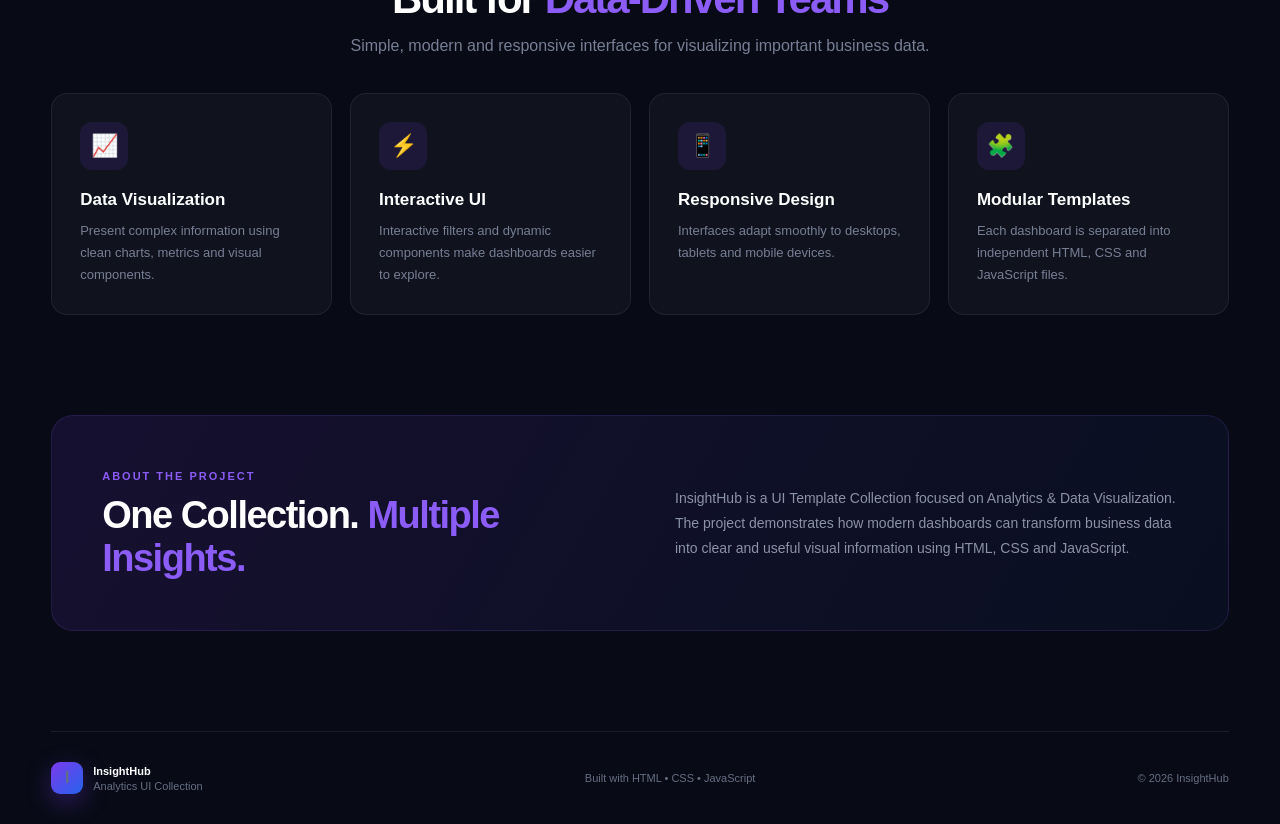
==== commit 93f62703: "Merge branch 'main' into main" ====
--- a/index.html
+++ b/index.html
@@ -4,113 +4,636 @@
 <head>
     <meta charset="UTF-8">
     <meta name="viewport" content="width=device-width, initial-scale=1.0">
-    <title>User Analytics | InsightHub</title>
-    <link rel="stylesheet" href="member3-user-analytics/style.css">
+
+    <title>InsightHub | Analytics UI Collection</title>
+
+    <link rel="stylesheet" href="style.css">
 </head>
 
 <body>
 
-<header>
-    <div>
-        <h1>👥 User Analytics</h1>
-        <p>User growth and engagement</p>
+    <!-- Background Effects -->
+    <div class="background">
+        <div class="glow glow-1"></div>
+        <div class="glow glow-2"></div>
+        <div class="glow glow-3"></div>
     </div>
-</header>
-
-<main class="container">
-    <div class="top">
-        <div>
-            <h2>User Overview</h2>
-            <p>Understand user growth and activity.</p>
+
+
+    <!-- NAVBAR -->
+
+    <header class="navbar">
+
+        <div class="logo">
+            <div class="logo-icon">I</div>
+
+            <div>
+                <h2>Insight<span>Hub</span></h2>
+                <p>Analytics UI Collection</p>
+            </div>
         </div>
 
-        <select id="userFilter">
-            <option value="month">This Month</option>
-            <option value="quarter">This Quarter</option>
-            <option value="year">This Year</option>
-        </select>
-    </div>
-
-    <section class="kpi-grid">
-        <div class="card">
-            <h3>Total Users</h3>
-            <div class="value" id="totalUsers">18,450</div>
-            <span class="positive">+8.2%</span>
+
+        <nav>
+            <a href="#home">Home</a>
+            <a href="#templates">Templates</a>
+            <a href="#features">Features</a>
+            <a href="#about">About</a>
+        </nav>
+
+
+        <a href="#templates" class="nav-button">
+            Explore Templates →
+        </a>
+
+    </header>
+
+
+
+    <!-- HERO SECTION -->
+
+    <main>
+
+        <section class="hero" id="home">
+
+            <div class="hero-content">
+
+                <div class="badge">
+                    <span class="live-dot"></span>
+                    Analytics & Data Visualization
+                </div>
+
+
+                <h1>
+                    Turn Data Into
+                    <span>Powerful Insights.</span>
+                </h1>
+
+
+                <p>
+                    A modern collection of analytics dashboards and
+                    data visualization interfaces designed for
+                    businesses, teams and data-driven decisions.
+                </p>
+
+
+                <div class="hero-buttons">
+
+                    <a href="#templates" class="primary-button">
+                        Explore Dashboards →
+                    </a>
+
+                    <a href="#about" class="secondary-button">
+                        Learn More
+                    </a>
+
+                </div>
+
+
+                <!-- Hero Statistics -->
+
+                <div class="hero-stats">
+
+                    <div class="hero-stat">
+                        <strong>04</strong>
+                        <span>UI Templates</span>
+                    </div>
+
+                    <div class="hero-stat">
+                        <strong>20+</strong>
+                        <span>Analytics Metrics</span>
+                    </div>
+
+                    <div class="hero-stat">
+                        <strong>100%</strong>
+                        <span>Responsive</span>
+                    </div>
+
+                    <div class="hero-stat">
+                        <strong>HTML</strong>
+                        <span>CSS & JS</span>
+                    </div>
+
+                </div>
+
+            </div>
+
+
+
+            <!-- HERO DASHBOARD PREVIEW -->
+
+            <div class="dashboard-preview">
+
+                <div class="preview-header">
+
+                    <div>
+                        <span class="small-label">INSIGHTHUB</span>
+                        <h3>Performance Overview</h3>
+                    </div>
+
+                    <span class="online">
+                        ● Live
+                    </span>
+
+                </div>
+
+
+                <div class="preview-stats">
+
+                    <div>
+                        <span>Revenue</span>
+                        <strong>$245.8K</strong>
+                        <small>↑ 12.5%</small>
+                    </div>
+
+                    <div>
+                        <span>Users</span>
+                        <strong>18.4K</strong>
+                        <small>↑ 8.2%</small>
+                    </div>
+
+                    <div>
+                        <span>Orders</span>
+                        <strong>5,280</strong>
+                        <small>↑ 10.4%</small>
+                    </div>
+
+                </div>
+
+
+                <!-- Fake Chart -->
+
+                <div class="chart">
+
+                    <div class="chart-lines">
+                        <span></span>
+                        <span></span>
+                        <span></span>
+                        <span></span>
+                    </div>
+
+                    <svg viewBox="0 0 500 180" preserveAspectRatio="none">
+
+                        <defs>
+
+                            <linearGradient
+                                id="areaGradient"
+                                x1="0"
+                                y1="0"
+                                x2="0"
+                                y2="1">
+
+                                <stop
+                                    offset="0%"
+                                    stop-color="#7c3aed"
+                                    stop-opacity="0.45" />
+
+                                <stop
+                                    offset="100%"
+                                    stop-color="#7c3aed"
+                                    stop-opacity="0" />
+
+                            </linearGradient>
+
+                        </defs>
+
+
+                        <path
+                            d="M0 145
+                               C45 135,55 115,90 125
+                               C125 135,145 85,180 95
+                               C215 105,235 75,270 82
+                               C305 90,325 45,360 60
+                               C395 75,420 35,450 48
+                               C475 58,485 30,500 25
+                               L500 180
+                               L0 180 Z"
+                            fill="url(#areaGradient)"
+                        />
+
+
+                        <path
+                            d="M0 145
+                               C45 135,55 115,90 125
+                               C125 135,145 85,180 95
+                               C215 105,235 75,270 82
+                               C305 90,325 45,360 60
+                               C395 75,420 35,450 48
+                               C475 58,485 30,500 25"
+                            fill="none"
+                            stroke="#8b5cf6"
+                            stroke-width="4"
+                        />
+
+                    </svg>
+
+                </div>
+
+
+                <div class="chart-labels">
+                    <span>Jan</span>
+                    <span>Feb</span>
+                    <span>Mar</span>
+                    <span>Apr</span>
+                    <span>May</span>
+                    <span>Jun</span>
+                </div>
+
+            </div>
+
+        </section>
+
+
+
+        <!-- TEMPLATE SECTION -->
+
+        <section class="templates-section" id="templates">
+
+            <div class="section-heading">
+
+                <div>
+                    <span class="section-label">EXPLORE</span>
+
+                    <h2>
+                        Analytics
+                        <span>Templates</span>
+                    </h2>
+
+                    <p>
+                        Explore our collection of modern analytics
+                        and data visualization interfaces.
+                    </p>
+                </div>
+
+
+                <div class="template-count">
+                    <strong>04</strong>
+                    <span>Templates</span>
+                </div>
+
+            </div>
+
+
+
+            <div class="template-grid">
+
+
+                <!-- MEMBER 1 -->
+
+                <a
+                    href="member1-analytics-dashboard/index.html"
+                    class="template-card blue">
+
+                    <div class="card-top">
+
+                        <div class="template-icon">
+                            📊
+                        </div>
+
+                        <span class="arrow">↗</span>
+
+                    </div>
+
+
+                    <div class="card-number">
+                        01
+                    </div>
+
+
+                    <h3>
+                        Analytics Dashboard
+                    </h3>
+
+
+                    <p>
+                        Monitor overall business performance
+                        using KPIs, charts, trends and
+                        recent activities.
+                    </p>
+
+
+                    <div class="card-tags">
+
+                        <span>KPI</span>
+                        <span>Charts</span>
+                        <span>Performance</span>
+
+                    </div>
+
+
+                    <div class="view-link">
+                        View Dashboard
+                        <span>→</span>
+                    </div>
+
+                </a>
+
+
+
+                <!-- MEMBER 2 -->
+
+                <a
+                    href="member2-revenue-analytics/index.html"
+                    class="template-card green">
+
+                    <div class="card-top">
+
+                        <div class="template-icon">
+                            💰
+                        </div>
+
+                        <span class="arrow">↗</span>
+
+                    </div>
+
+
+                    <div class="card-number">
+                        02
+                    </div>
+
+
+                    <h3>
+                        Revenue Analytics
+                    </h3>
+
+
+                    <p>
+                        Analyze revenue performance,
+                        growth trends, categories and
+                        top revenue sources.
+                    </p>
+
+
+                    <div class="card-tags">
+
+                        <span>Revenue</span>
+                        <span>Growth</span>
+                        <span>Finance</span>
+
+                    </div>
+
+
+                    <div class="view-link">
+                        View Analytics
+                        <span>→</span>
+                    </div>
+
+                </a>
+
+
+
+                <!-- MEMBER 3 -->
+
+                <a
+                    href="member3-user-analytics/index.html"
+                    class="template-card purple">
+
+                    <div class="card-top">
+
+                        <div class="template-icon">
+                            👥
+                        </div>
+
+                        <span class="arrow">↗</span>
+
+                    </div>
+
+
+                    <div class="card-number">
+                        03
+                    </div>
+
+
+                    <h3>
+                        User Analytics
+                    </h3>
+
+
+                    <p>
+                        Understand user growth, active
+                        users, registrations and
+                        returning customers.
+                    </p>
+
+
+                    <div class="card-tags">
+
+                        <span>Users</span>
+                        <span>Growth</span>
+                        <span>Activity</span>
+
+                    </div>
+
+
+                    <div class="view-link">
+                        View Analytics
+                        <span>→</span>
+                    </div>
+
+                </a>
+
+
+
+                <!-- MEMBER 4 -->
+
+                <a
+                    href="member4-realtime-analytics/index.html"
+                    class="template-card orange">
+
+                    <div class="card-top">
+
+                        <div class="template-icon">
+                            ⚡
+                        </div>
+
+                        <span class="arrow">↗</span>
+
+                    </div>
+
+
+                    <div class="card-number">
+                        04
+                    </div>
+
+
+                    <h3>
+                        Real-Time Analytics
+                    </h3>
+
+
+                    <p>
+                        Monitor live users, orders,
+                        revenue, activity and
+                        system performance.
+                    </p>
+
+
+                    <div class="card-tags">
+
+                        <span>Live</span>
+                        <span>Monitoring</span>
+                        <span>Traffic</span>
+
+                    </div>
+
+
+                    <div class="view-link">
+                        View Dashboard
+                        <span>→</span>
+                    </div>
+
+                </a>
+
+            </div>
+
+        </section>
+
+
+
+        <!-- FEATURES -->
+
+        <section class="features-section" id="features">
+
+            <div class="section-heading center">
+
+                <span class="section-label">
+                    WHY INSIGHTHUB
+                </span>
+
+                <h2>
+                    Built for
+                    <span>Data-Driven Teams</span>
+                </h2>
+
+                <p>
+                    Simple, modern and responsive interfaces
+                    for visualizing important business data.
+                </p>
+
+            </div>
+
+
+            <div class="features-grid">
+
+                <div class="feature">
+                    <div class="feature-icon">📈</div>
+
+                    <h3>Data Visualization</h3>
+
+                    <p>
+                        Present complex information using
+                        clean charts, metrics and visual
+                        components.
+                    </p>
+                </div>
+
+
+                <div class="feature">
+                    <div class="feature-icon">⚡</div>
+
+                    <h3>Interactive UI</h3>
+
+                    <p>
+                        Interactive filters and dynamic
+                        components make dashboards easier
+                        to explore.
+                    </p>
+                </div>
+
+
+                <div class="feature">
+                    <div class="feature-icon">📱</div>
+
+                    <h3>Responsive Design</h3>
+
+                    <p>
+                        Interfaces adapt smoothly to
+                        desktops, tablets and mobile devices.
+                    </p>
+                </div>
+
+
+                <div class="feature">
+                    <div class="feature-icon">🧩</div>
+
+                    <h3>Modular Templates</h3>
+
+                    <p>
+                        Each dashboard is separated into
+                        independent HTML, CSS and JavaScript
+                        files.
+                    </p>
+                </div>
+
+            </div>
+
+        </section>
+
+
+
+        <!-- ABOUT -->
+
+        <section class="about-section" id="about">
+
+            <div class="about-box">
+
+                <div>
+
+                    <span class="section-label">
+                        ABOUT THE PROJECT
+                    </span>
+
+                    <h2>
+                        One Collection.
+                        <span>Multiple Insights.</span>
+                    </h2>
+
+                </div>
+
+
+                <p>
+                    InsightHub is a UI Template Collection focused
+                    on Analytics & Data Visualization. The project
+                    demonstrates how modern dashboards can transform
+                    business data into clear and useful visual
+                    information using HTML, CSS and JavaScript.
+                </p>
+
+            </div>
+
+        </section>
+
+    </main>
+
+
+
+    <!-- FOOTER -->
+
+    <footer>
+
+        <div class="footer-logo">
+            <div class="logo-icon">I</div>
+
+            <div>
+                <strong>InsightHub</strong>
+                <span>Analytics UI Collection</span>
+            </div>
         </div>
 
-        <div class="card">
-            <h3>New Users</h3>
-            <div class="value" id="newUsers">3,250</div>
-            <span class="positive">+11.4%</span>
-        </div>
-
-        <div class="card">
-            <h3>Active Users</h3>
-            <div class="value" id="activeUsers">12,840</div>
-            <span class="positive">+7.5%</span>
-        </div>
-
-        <div class="card">
-            <h3>Returning Users</h3>
-            <div class="value" id="returningUsers">8,420</div>
-            <span class="positive">+5.8%</span>
-        </div>
-    </section>
-
-    <section class="charts">
-        <div class="panel">
-            <h2>User Growth</h2>
-            <div class="bar-chart">
-                <div class="bar" style="height:45%"><span>Jan</span></div>
-                <div class="bar" style="height:55%"><span>Feb</span></div>
-                <div class="bar" style="height:60%"><span>Mar</span></div>
-                <div class="bar" style="height:70%"><span>Apr</span></div>
-                <div class="bar" style="height:82%"><span>May</span></div>
-                <div class="bar" style="height:95%"><span>Jun</span></div>
-            </div>
-        </div>
-
-        <div class="panel">
-            <h2>User Distribution</h2>
-            <div class="distribution">
-                <div>
-                    <span>New Users</span>
-                    <strong>38%</strong>
-                </div>
-                <div>
-                    <span>Returning</span>
-                    <strong>32%</strong>
-                </div>
-                <div>
-                    <span>Active</span>
-                    <strong>30%</strong>
-                </div>
-            </div>
-        </div>
-    </section>
-
-    <section class="panel">
-        <h2>User Activity</h2>
-        <div class="activity">
-            <span>🟢</span>
-            <p>Active users today</p>
-            <strong>12,840</strong>
-        </div>
-
-        <div class="activity">
-            <span>👤</span>
-            <p>New registrations</p>
-            <strong>3,250</strong>
-        </div>
-
-        <div class="activity">
-            <span>🔄</span>
-            <p>Returning users</p>
-            <strong>8,420</strong>
-        </div>
-    </section>
-</main>
-
-<script src="member3-user-analytics/script.js"></script>
+
+        <p>
+            Built with HTML • CSS • JavaScript
+        </p>
+
+
+        <p>
+            © 2026 InsightHub
+        </p>
+
+    </footer>
+
+
+    <script src="script.js"></script>
+
 </body>
 </html>
--- a/style.css
+++ b/style.css
@@ -0,0 +1,1182 @@
+* {
+    margin: 0;
+    padding: 0;
+    box-sizing: border-box;
+}
+
+html {
+    scroll-behavior: smooth;
+}
+
+body {
+    font-family: Arial, Helvetica, sans-serif;
+    background: #080b16;
+    color: #ffffff;
+    overflow-x: hidden;
+}
+
+
+/* =========================
+   BACKGROUND
+========================= */
+
+.background {
+    position: fixed;
+    inset: 0;
+    overflow: hidden;
+    pointer-events: none;
+    z-index: -1;
+}
+
+.glow {
+    position: absolute;
+    width: 500px;
+    height: 500px;
+    border-radius: 50%;
+    filter: blur(120px);
+    opacity: 0.15;
+}
+
+.glow-1 {
+    background: #7c3aed;
+    top: -200px;
+    left: -150px;
+}
+
+.glow-2 {
+    background: #2563eb;
+    top: 400px;
+    right: -200px;
+}
+
+.glow-3 {
+    background: #06b6d4;
+    bottom: -250px;
+    left: 40%;
+}
+
+
+/* =========================
+   NAVBAR
+========================= */
+
+.navbar {
+    width: 92%;
+    max-width: 1400px;
+    margin: 20px auto 0;
+
+    padding: 15px 20px;
+
+    display: flex;
+    align-items: center;
+    justify-content: space-between;
+
+    background: rgba(15, 18, 37, 0.78);
+
+    border: 1px solid rgba(255, 255, 255, 0.08);
+
+    border-radius: 18px;
+
+    backdrop-filter: blur(20px);
+
+    position: sticky;
+    top: 15px;
+
+    z-index: 100;
+}
+
+
+.logo {
+    display: flex;
+    align-items: center;
+    gap: 12px;
+}
+
+
+.logo-icon {
+    width: 42px;
+    height: 42px;
+
+    display: flex;
+    align-items: center;
+    justify-content: center;
+
+    background: linear-gradient(
+        135deg,
+        #7c3aed,
+        #2563eb
+    );
+
+    border-radius: 12px;
+
+    font-size: 22px;
+    font-weight: bold;
+
+    box-shadow: 0 8px 25px rgba(124, 58, 237, 0.35);
+}
+
+
+.logo h2 {
+    font-size: 20px;
+    letter-spacing: -0.5px;
+}
+
+.logo h2 span {
+    color: #8b5cf6;
+}
+
+.logo p {
+    font-size: 10px;
+    color: #7d849b;
+    margin-top: 2px;
+}
+
+
+nav {
+    display: flex;
+    gap: 30px;
+}
+
+nav a {
+    color: #9ca3b7;
+    text-decoration: none;
+    font-size: 14px;
+
+    transition: 0.3s;
+}
+
+nav a:hover {
+    color: #ffffff;
+}
+
+
+.nav-button {
+    text-decoration: none;
+    color: white;
+
+    background: linear-gradient(
+        135deg,
+        #7c3aed,
+        #4f46e5
+    );
+
+    padding: 11px 18px;
+
+    border-radius: 10px;
+
+    font-size: 13px;
+    font-weight: bold;
+
+    transition: 0.3s;
+}
+
+.nav-button:hover {
+    transform: translateY(-2px);
+    box-shadow: 0 10px 25px rgba(124, 58, 237, 0.3);
+}
+
+
+/* =========================
+   HERO
+========================= */
+
+.hero {
+    width: 92%;
+    max-width: 1400px;
+
+    margin: 70px auto 0;
+
+    min-height: 650px;
+
+    display: grid;
+
+    grid-template-columns: 1fr 1fr;
+
+    align-items: center;
+
+    gap: 70px;
+}
+
+
+.hero-content {
+    padding: 30px 0;
+}
+
+
+.badge {
+    display: inline-flex;
+    align-items: center;
+
+    gap: 9px;
+
+    padding: 8px 14px;
+
+    border-radius: 30px;
+
+    background: rgba(124, 58, 237, 0.1);
+
+    border: 1px solid rgba(139, 92, 246, 0.25);
+
+    color: #b8a4ff;
+
+    font-size: 12px;
+    font-weight: bold;
+
+    margin-bottom: 25px;
+}
+
+
+.live-dot {
+    width: 7px;
+    height: 7px;
+
+    border-radius: 50%;
+
+    background: #22c55e;
+
+    box-shadow: 0 0 10px #22c55e;
+}
+
+
+.hero h1 {
+    font-size: clamp(45px, 6vw, 76px);
+
+    line-height: 1.03;
+
+    letter-spacing: -4px;
+
+    max-width: 750px;
+
+    margin-bottom: 25px;
+}
+
+
+.hero h1 span {
+    display: block;
+
+    background: linear-gradient(
+        90deg,
+        #8b5cf6,
+        #3b82f6,
+        #06b6d4
+    );
+
+    -webkit-background-clip: text;
+    background-clip: text;
+
+    color: transparent;
+}
+
+
+.hero-content > p {
+    color: #9299ad;
+
+    font-size: 17px;
+
+    line-height: 1.7;
+
+    max-width: 610px;
+
+    margin-bottom: 32px;
+}
+
+
+.hero-buttons {
+    display: flex;
+    gap: 14px;
+    flex-wrap: wrap;
+}
+
+
+.primary-button,
+.secondary-button {
+    text-decoration: none;
+
+    padding: 14px 22px;
+
+    border-radius: 11px;
+
+    font-size: 14px;
+    font-weight: bold;
+
+    transition: 0.3s;
+}
+
+
+.primary-button {
+    color: white;
+
+    background: linear-gradient(
+        135deg,
+        #7c3aed,
+        #4f46e5
+    );
+
+    box-shadow: 0 12px 30px rgba(124, 58, 237, 0.25);
+}
+
+
+.primary-button:hover {
+    transform: translateY(-3px);
+}
+
+
+.secondary-button {
+    color: #d1d5db;
+
+    border: 1px solid rgba(255,255,255,0.12);
+
+    background: rgba(255,255,255,0.04);
+}
+
+
+.secondary-button:hover {
+    background: rgba(255,255,255,0.08);
+}
+
+
+/* =========================
+   HERO STATS
+========================= */
+
+.hero-stats {
+    display: flex;
+
+    gap: 45px;
+
+    margin-top: 55px;
+
+    flex-wrap: wrap;
+}
+
+
+.hero-stat {
+    display: flex;
+    flex-direction: column;
+    gap: 5px;
+}
+
+
+.hero-stat strong {
+    font-size: 25px;
+}
+
+
+.hero-stat span {
+    color: #70778d;
+
+    font-size: 11px;
+
+    text-transform: uppercase;
+
+    letter-spacing: 1px;
+}
+
+
+/* =========================
+   DASHBOARD PREVIEW
+========================= */
+
+.dashboard-preview {
+    position: relative;
+
+    padding: 25px;
+
+    border-radius: 22px;
+
+    background:
+        linear-gradient(
+            145deg,
+            rgba(255,255,255,0.08),
+            rgba(255,255,255,0.025)
+        );
+
+    border: 1px solid rgba(255,255,255,0.1);
+
+    box-shadow:
+        0 30px 80px rgba(0,0,0,0.35),
+        inset 0 1px 0 rgba(255,255,255,0.06);
+
+    transform: perspective(1200px) rotateY(-4deg);
+
+    transition: 0.5s;
+}
+
+
+.dashboard-preview:hover {
+    transform: perspective(1200px) rotateY(0deg) translateY(-5px);
+}
+
+
+.preview-header {
+    display: flex;
+    justify-content: space-between;
+    align-items: center;
+
+    margin-bottom: 25px;
+}
+
+
+.small-label {
+    color: #71788d;
+
+    font-size: 9px;
+
+    letter-spacing: 2px;
+}
+
+
+.preview-header h3 {
+    font-size: 18px;
+
+    margin-top: 5px;
+}
+
+
+.online {
+    color: #4ade80;
+
+    font-size: 11px;
+
+    background: rgba(34,197,94,0.1);
+
+    border: 1px solid rgba(34,197,94,0.15);
+
+    padding: 6px 10px;
+
+    border-radius: 20px;
+}
+
+
+.preview-stats {
+    display: grid;
+
+    grid-template-columns: repeat(3,1fr);
+
+    gap: 12px;
+
+    margin-bottom: 30px;
+}
+
+
+.preview-stats > div {
+    padding: 14px;
+
+    background: rgba(255,255,255,0.04);
+
+    border-radius: 12px;
+}
+
+
+.preview-stats span {
+    display: block;
+
+    color: #777f95;
+
+    font-size: 10px;
+
+    margin-bottom: 8px;
+}
+
+
+.preview-stats strong {
+    display: block;
+
+    font-size: 18px;
+}
+
+
+.preview-stats small {
+    color: #4ade80;
+
+    font-size: 9px;
+
+    display: block;
+
+    margin-top: 5px;
+}
+
+
+/* =========================
+   CHART
+========================= */
+
+.chart {
+    height: 240px;
+
+    position: relative;
+
+    background: rgba(0,0,0,0.12);
+
+    border-radius: 12px;
+
+    overflow: hidden;
+}
+
+
+.chart-lines {
+    position: absolute;
+
+    inset: 0;
+
+    display: flex;
+
+    flex-direction: column;
+
+    justify-content: space-around;
+}
+
+
+.chart-lines span {
+    height: 1px;
+
+    width: 100%;
+
+    background: rgba(255,255,255,0.05);
+}
+
+
+.chart svg {
+    width: 100%;
+    height: 100%;
+
+    position: relative;
+
+    z-index: 2;
+}
+
+
+.chart-labels {
+    display: flex;
+
+    justify-content: space-between;
+
+    padding: 10px 5px 0;
+
+    color: #646c82;
+
+    font-size: 10px;
+}
+
+
+/* =========================
+   TEMPLATE SECTION
+========================= */
+
+.templates-section,
+.features-section,
+.about-section {
+    width: 92%;
+    max-width: 1400px;
+
+    margin: 100px auto;
+}
+
+
+.section-heading {
+    display: flex;
+
+    justify-content: space-between;
+
+    align-items: flex-end;
+
+    margin-bottom: 35px;
+}
+
+
+.section-label {
+    color: #8b5cf6;
+
+    font-size: 11px;
+
+    font-weight: bold;
+
+    letter-spacing: 2px;
+}
+
+
+.section-heading h2 {
+    font-size: 42px;
+
+    letter-spacing: -2px;
+
+    margin-top: 8px;
+}
+
+
+.section-heading h2 span,
+.about-box h2 span {
+    color: #8b5cf6;
+}
+
+
+.section-heading p {
+    color: #777f95;
+
+    margin-top: 10px;
+
+    max-width: 600px;
+
+    line-height: 1.6;
+}
+
+
+.template-count {
+    display: flex;
+
+    flex-direction: column;
+
+    align-items: center;
+
+    padding: 15px 25px;
+
+    border: 1px solid rgba(255,255,255,0.08);
+
+    background: rgba(255,255,255,0.03);
+
+    border-radius: 12px;
+}
+
+
+.template-count strong {
+    font-size: 25px;
+}
+
+
+.template-count span {
+    color: #71788d;
+
+    font-size: 10px;
+
+    text-transform: uppercase;
+}
+
+
+/* =========================
+   TEMPLATE CARDS
+========================= */
+
+.template-grid {
+    display: grid;
+
+    grid-template-columns: repeat(4, 1fr);
+
+    gap: 18px;
+}
+
+
+.template-card {
+    min-height: 390px;
+
+    padding: 25px;
+
+    border-radius: 18px;
+
+    text-decoration: none;
+
+    color: white;
+
+    position: relative;
+
+    overflow: hidden;
+
+    background: rgba(255,255,255,0.035);
+
+    border: 1px solid rgba(255,255,255,0.08);
+
+    transition: 0.4s;
+}
+
+
+.template-card::before {
+    content: "";
+
+    position: absolute;
+
+    width: 180px;
+    height: 180px;
+
+    border-radius: 50%;
+
+    filter: blur(60px);
+
+    opacity: 0.15;
+
+    right: -80px;
+    top: -80px;
+}
+
+
+.template-card:hover {
+    transform: translateY(-10px);
+
+    border-color: rgba(255,255,255,0.2);
+
+    background: rgba(255,255,255,0.06);
+
+    box-shadow: 0 25px 50px rgba(0,0,0,0.3);
+}
+
+
+.blue::before {
+    background: #3b82f6;
+}
+
+.green::before {
+    background: #10b981;
+}
+
+.purple::before {
+    background: #8b5cf6;
+}
+
+.orange::before {
+    background: #f97316;
+}
+
+
+.card-top {
+    display: flex;
+
+    justify-content: space-between;
+
+    align-items: center;
+
+    margin-bottom: 45px;
+}
+
+
+.template-icon {
+    width: 52px;
+    height: 52px;
+
+    display: flex;
+
+    align-items: center;
+    justify-content: center;
+
+    border-radius: 14px;
+
+    font-size: 25px;
+
+    background: rgba(255,255,255,0.07);
+}
+
+
+.arrow {
+    width: 35px;
+    height: 35px;
+
+    display: flex;
+
+    align-items: center;
+    justify-content: center;
+
+    border-radius: 50%;
+
+    background: rgba(255,255,255,0.05);
+
+    color: #9299ad;
+
+    transition: 0.3s;
+}
+
+
+.template-card:hover .arrow {
+    background: #ffffff;
+    color: #111827;
+
+    transform: rotate(45deg);
+}
+
+
+.card-number {
+    color: #5e667b;
+
+    font-size: 11px;
+
+    letter-spacing: 2px;
+
+    margin-bottom: 12px;
+}
+
+
+.template-card h3 {
+    font-size: 22px;
+
+    margin-bottom: 14px;
+
+    letter-spacing: -0.5px;
+}
+
+
+.template-card p {
+    color: #858da1;
+
+    font-size: 13px;
+
+    line-height: 1.7;
+
+    min-height: 90px;
+}
+
+
+.card-tags {
+    display: flex;
+
+    flex-wrap: wrap;
+
+    gap: 6px;
+
+    margin: 20px 0;
+}
+
+
+.card-tags span {
+    padding: 5px 8px;
+
+    border-radius: 5px;
+
+    background: rgba(255,255,255,0.05);
+
+    color: #8d95aa;
+
+    font-size: 9px;
+}
+
+
+.view-link {
+    position: absolute;
+
+    left: 25px;
+    right: 25px;
+    bottom: 25px;
+
+    display: flex;
+
+    justify-content: space-between;
+
+    color: #a5a9b8;
+
+    font-size: 12px;
+
+    font-weight: bold;
+
+    padding-top: 15px;
+
+    border-top: 1px solid rgba(255,255,255,0.07);
+}
+
+
+.view-link span {
+    transition: 0.3s;
+}
+
+
+.template-card:hover .view-link span {
+    transform: translateX(6px);
+}
+
+
+/* =========================
+   FEATURES
+========================= */
+
+.center {
+    text-align: center;
+
+    display: block;
+}
+
+
+.center p {
+    margin-left: auto;
+    margin-right: auto;
+}
+
+
+.features-grid {
+    display: grid;
+
+    grid-template-columns: repeat(4,1fr);
+
+    gap: 18px;
+}
+
+
+.feature {
+    padding: 28px;
+
+    border-radius: 16px;
+
+    background: rgba(255,255,255,0.035);
+
+    border: 1px solid rgba(255,255,255,0.07);
+
+    transition: 0.3s;
+}
+
+
+.feature:hover {
+    transform: translateY(-5px);
+
+    background: rgba(255,255,255,0.055);
+}
+
+
+.feature-icon {
+    width: 48px;
+    height: 48px;
+
+    display: flex;
+
+    align-items: center;
+    justify-content: center;
+
+    background: rgba(124,58,237,0.12);
+
+    border-radius: 12px;
+
+    font-size: 22px;
+
+    margin-bottom: 20px;
+}
+
+
+.feature h3 {
+    font-size: 17px;
+
+    margin-bottom: 10px;
+}
+
+
+.feature p {
+    color: #777f95;
+
+    font-size: 13px;
+
+    line-height: 1.7;
+}
+
+
+/* =========================
+   ABOUT
+========================= */
+
+.about-box {
+    padding: 50px;
+
+    border-radius: 22px;
+
+    display: grid;
+
+    grid-template-columns: 1fr 1fr;
+
+    gap: 70px;
+
+    align-items: center;
+
+    background:
+        linear-gradient(
+            120deg,
+            rgba(124,58,237,0.12),
+            rgba(37,99,235,0.05)
+        );
+
+    border: 1px solid rgba(139,92,246,0.15);
+}
+
+
+.about-box h2 {
+    font-size: 38px;
+
+    letter-spacing: -1.5px;
+
+    margin-top: 10px;
+}
+
+
+.about-box > p {
+    color: #8b93a8;
+
+    line-height: 1.8;
+
+    font-size: 14px;
+}
+
+
+/* =========================
+   FOOTER
+========================= */
+
+footer {
+    width: 92%;
+    max-width: 1400px;
+
+    margin: 100px auto 0;
+
+    padding: 30px 0;
+
+    border-top: 1px solid rgba(255,255,255,0.08);
+
+    display: flex;
+
+    align-items: center;
+
+    justify-content: space-between;
+
+    color: #666e83;
+
+    font-size: 11px;
+}
+
+
+.footer-logo {
+    display: flex;
+
+    align-items: center;
+
+    gap: 10px;
+}
+
+
+.footer-logo .logo-icon {
+    width: 32px;
+    height: 32px;
+
+    font-size: 16px;
+
+    border-radius: 9px;
+}
+
+
+.footer-logo strong {
+    color: white;
+
+    display: block;
+}
+
+
+.footer-logo span {
+    display: block;
+
+    margin-top: 3px;
+}
+
+
+/* =========================
+   RESPONSIVE
+========================= */
+
+@media (max-width: 1100px) {
+
+    .template-grid {
+        grid-template-columns: repeat(2,1fr);
+    }
+
+    .features-grid {
+        grid-template-columns: repeat(2,1fr);
+    }
+
+    .hero {
+        gap: 40px;
+    }
+
+}
+
+
+@media (max-width: 850px) {
+
+    nav {
+        display: none;
+    }
+
+    .hero {
+        grid-template-columns: 1fr;
+
+        margin-top: 50px;
+    }
+
+    .dashboard-preview {
+        transform: none;
+    }
+
+    .hero h1 {
+        letter-spacing: -2px;
+    }
+
+    .about-box {
+        grid-template-columns: 1fr;
+
+        gap: 30px;
+    }
+
+}
+
+
+@media (max-width: 600px) {
+
+    .navbar {
+        width: 94%;
+    }
+
+    .nav-button {
+        display: none;
+    }
+
+    .hero,
+    .templates-section,
+    .features-section,
+    .about-section {
+        width: 90%;
+    }
+
+    .hero h1 {
+        font-size: 45px;
+    }
+
+    .hero-stats {
+        gap: 25px;
+    }
+
+    .preview-stats {
+        grid-template-columns: 1fr;
+    }
+
+    .template-grid {
+        grid-template-columns: 1fr;
+    }
+
+    .features-grid {
+        grid-template-columns: 1fr;
+    }
+
+    .section-heading {
+        align-items: flex-start;
+
+        gap: 20px;
+
+        flex-direction: column;
+    }
+
+    .section-heading h2 {
+        font-size: 32px;
+    }
+
+    .about-box {
+        padding: 30px;
+    }
+
+    .about-box h2 {
+        font-size: 30px;
+    }
+
+    footer {
+        flex-direction: column;
+
+        gap: 20px;
+
+        text-align: center;
+    }
+
+}
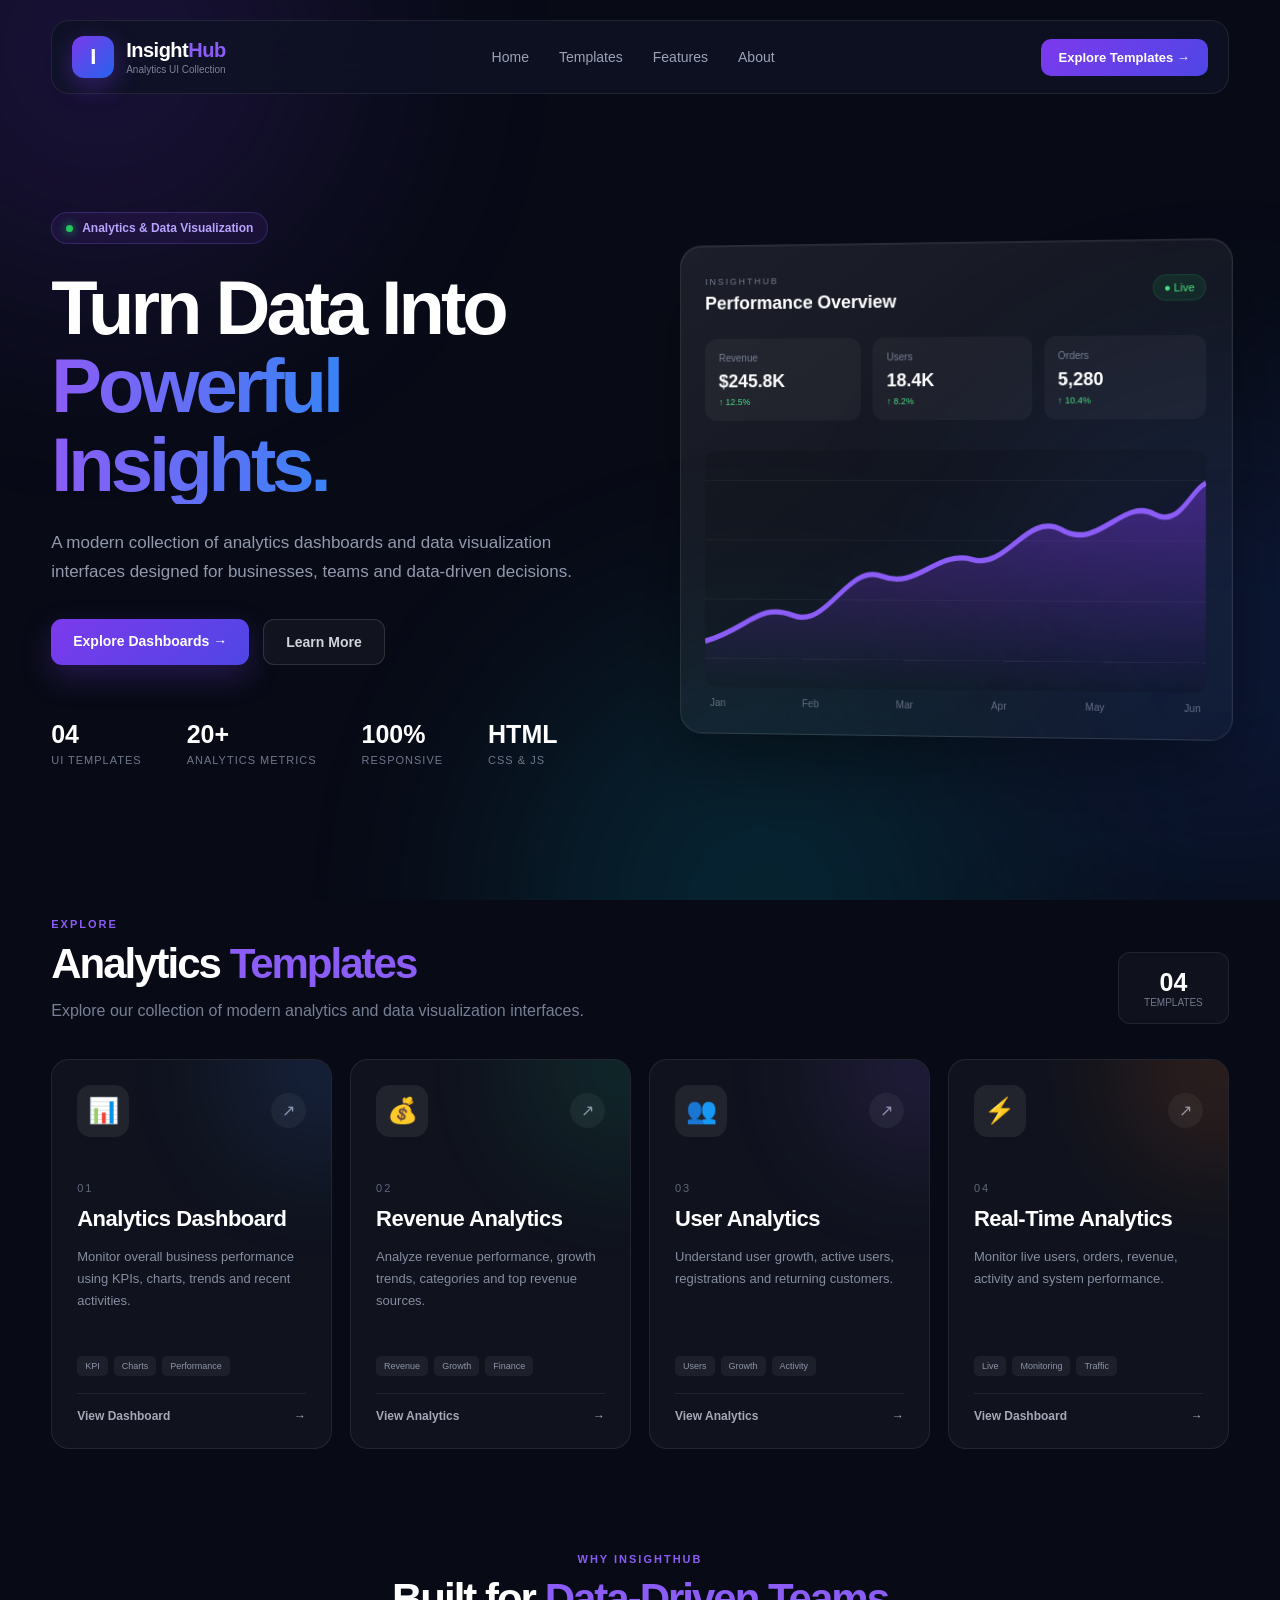
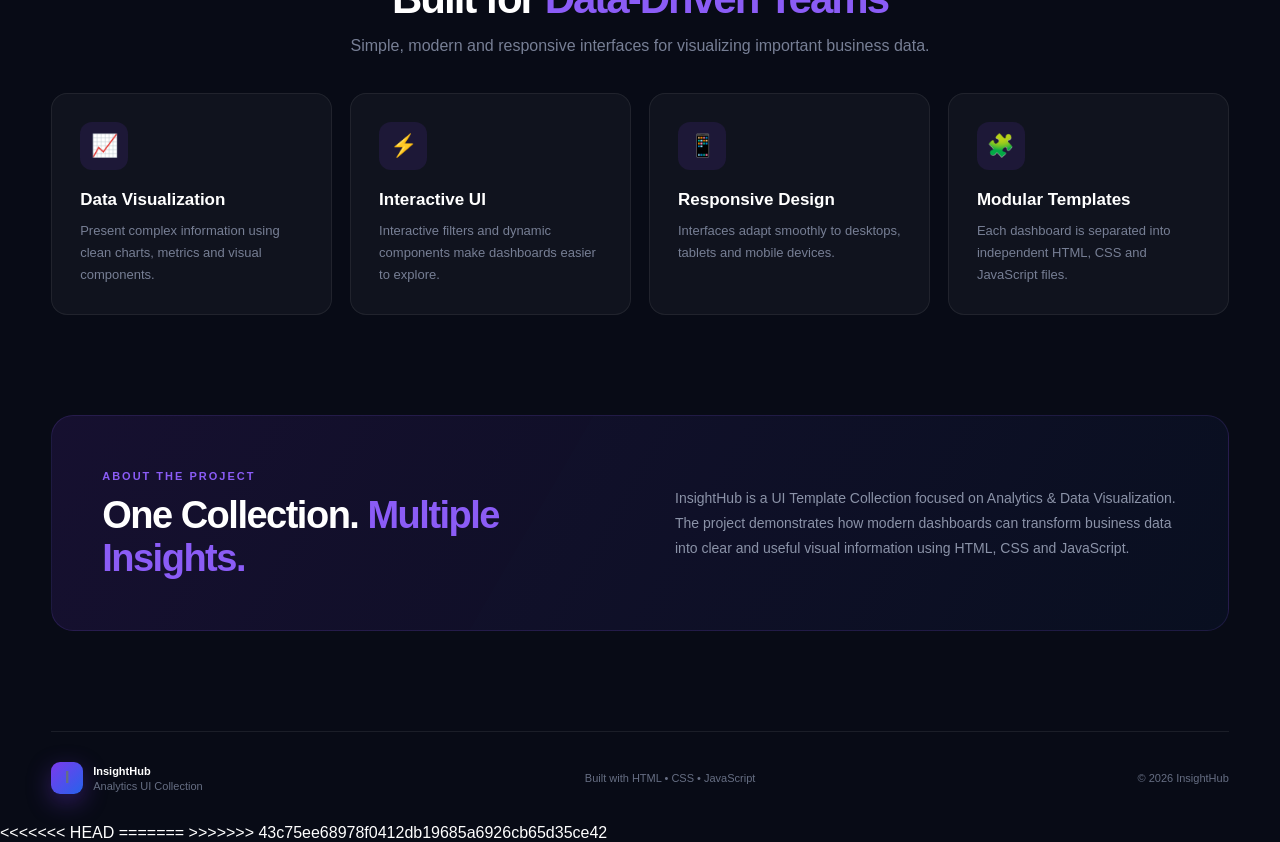
==== commit 1755c812: "Resolve merge conflict and add complete project" ====
--- a/index.html
+++ b/index.html
@@ -636,4 +636,8 @@
     <script src="script.js"></script>
 
 </body>
+<<<<<<< HEAD
 </html>
+=======
+</html>
+>>>>>>> 43c75ee68978f0412db19685a6926cb65d35ce42
